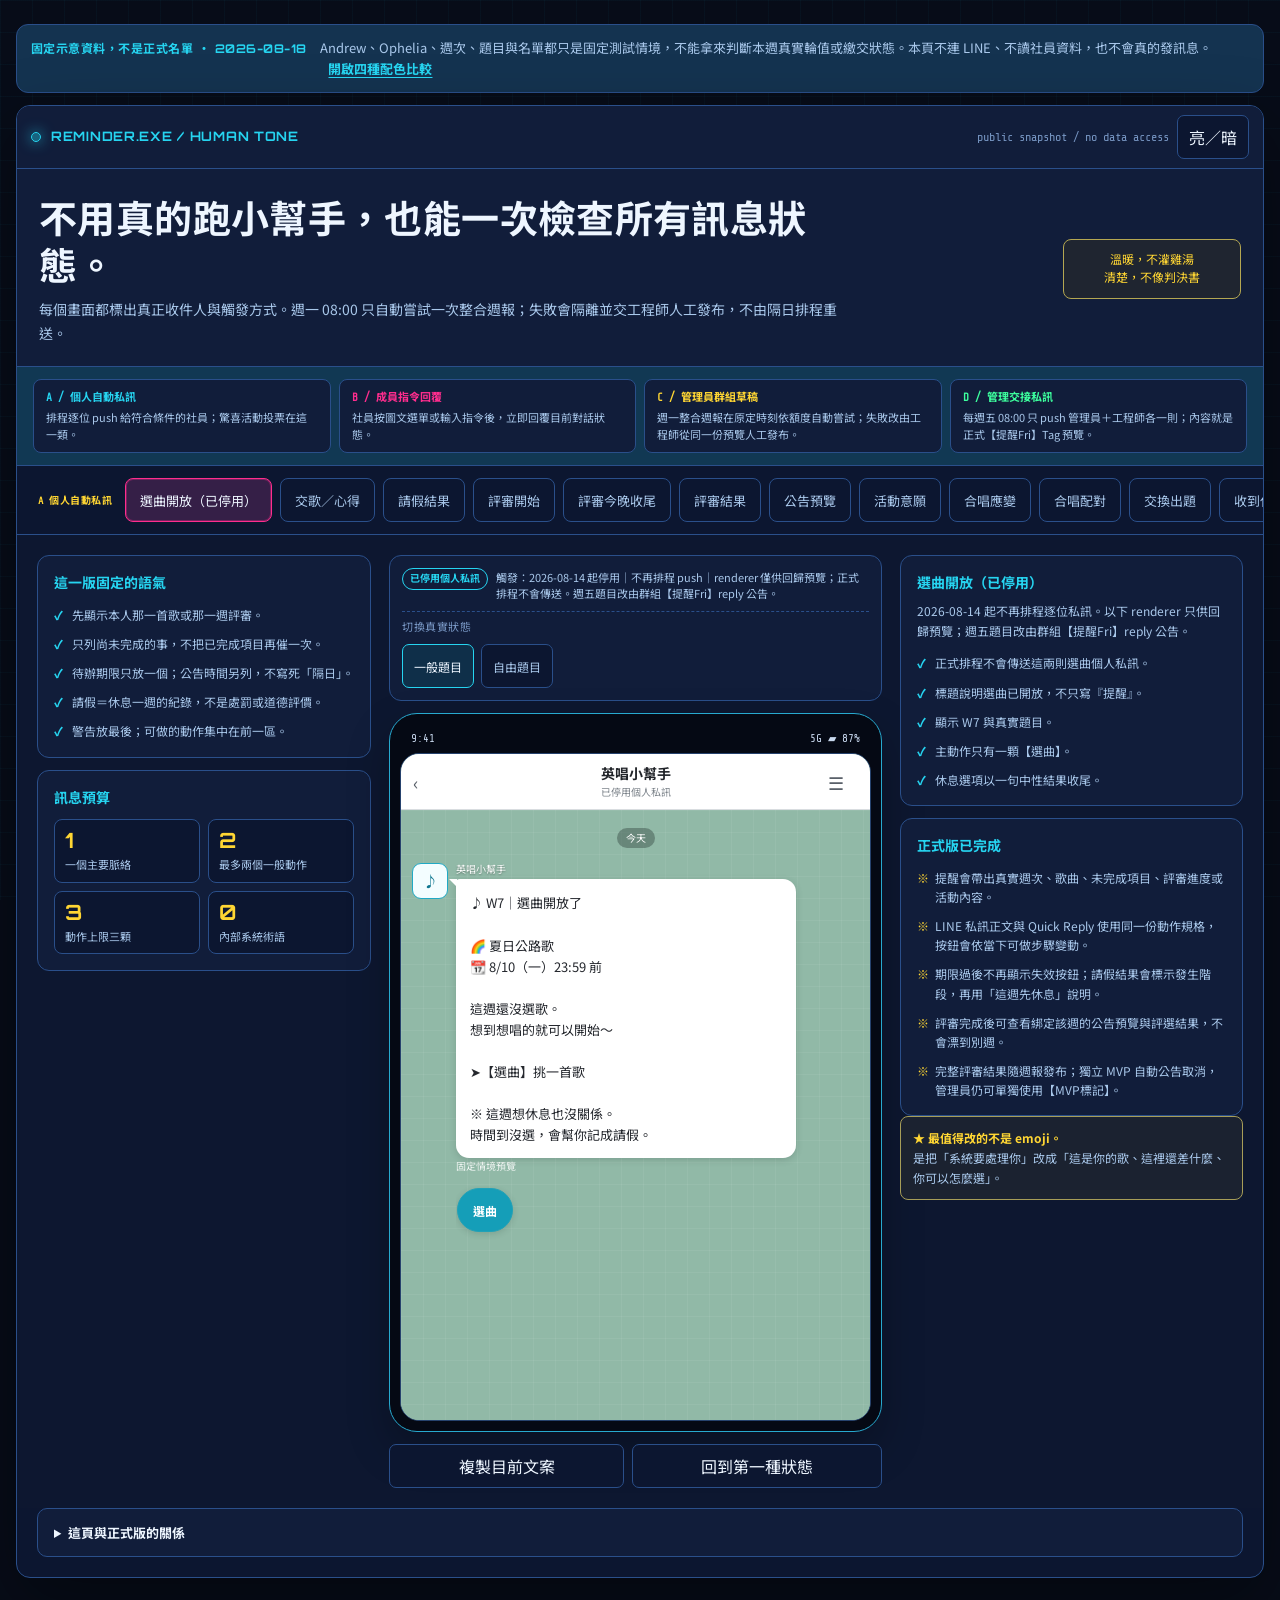
==== static/lab/reminders/index.html @ 0b762257 "docs(preview): 對齊正式季別名稱" ====
<!DOCTYPE html>
<!-- Public design snapshot of reminder, command-reply, admin-draft, and management-handoff surfaces, published 2026-08-14. -->
<html lang="zh-Hant">
<head>
  <meta charset="utf-8">
  <meta name="viewport" content="width=device-width, initial-scale=1">
  <meta name="color-scheme" content="dark light">
  <meta name="robots" content="noindex, nofollow">
  <meta name="description" content="英唱小幫手自動私訊、成員指令回覆、管理員群組草稿與週五發布交接的完整情境預覽。">
  <title>英唱小幫手｜訊息情境完整預覽</title>
  <link rel="icon" href="data:image/svg+xml,%3Csvg xmlns='http://www.w3.org/2000/svg' viewBox='0 0 64 64'%3E%3Crect width='64' height='64' rx='12' fill='%2310172b'/%3E%3Cpath d='M40 10v31.5a11 11 0 1 1-6-9.8V18l18-4v22.5a11 11 0 1 1-6-9.8V10z' fill='%2300f5d4'/%3E%3C/svg%3E">
  <link rel="preconnect" href="https://fonts.googleapis.com">
  <link rel="preconnect" href="https://fonts.gstatic.com" crossorigin>
  <link href="https://fonts.googleapis.com/css2?family=Noto+Sans+TC:wght@400;500;700;900&amp;family=Orbitron:wght@600;700&amp;family=Share+Tech+Mono&amp;display=swap" rel="stylesheet">
  <style>
    :root {
      color-scheme: dark;
      --bg-1: #070c18;
      --bg-2: #0d1730;
      --surface-1: #111d3a;
      --surface-2: #0c1630;
      --surface-3: #172847;
      --border-1: #2a4f8a;
      --fg-1: #eef6ff;
      --fg-2: #a9c8eb;
      --fg-3: #7897c4;
      --accent-cyan: #26d4f0;
      --accent-pink: #ff2d8e;
      --accent-gold: #ffd633;
      --status-pass: #3dff9e;
      --status-fail: #ff7189;
      --line-bg: #91b9a7;
      --line-header: #ffffff;
      --line-text: #24272d;
      --line-muted: #687078;
      --line-bubble: #ffffff;
      --line-chip: #ffffff;
      --font-body: "Noto Sans TC", sans-serif;
      --font-display: "Orbitron", "Noto Sans TC", sans-serif;
      --font-mono: "Share Tech Mono", "Noto Sans TC", monospace;
      --shadow: 0 24px 68px rgba(0, 0, 0, .36);
      --radius-control: 8px;
      --radius-card: 12px;
      --radius-window: 14px;
      --touch-min: 44px;
    }

    body.light {
      color-scheme: light;
      --bg-1: #ffd84a;
      --bg-2: #fff9ed;
      --surface-1: #ffffff;
      --surface-2: #fff6e8;
      --surface-3: #ffedcf;
      --border-1: #25272d;
      --fg-1: #33373d;
      --fg-2: #626970;
      --fg-3: #858b92;
      --accent-cyan: #108dbf;
      --accent-pink: #d72d70;
      --accent-gold: #a86f00;
      --status-pass: #167b44;
      --status-fail: #c23e57;
      --shadow: 0 24px 68px rgba(75, 47, 0, .19);
    }

    * { box-sizing: border-box; }

    html,
    body { min-width: 0; margin: 0; }

    body {
      min-height: 100vh;
      color: var(--fg-1);
      background: var(--bg-1);
      font-family: var(--font-body);
    }

    body::before {
      position: fixed;
      inset: 0;
      z-index: -1;
      background-image:
        linear-gradient(rgba(38, 212, 240, .035) 1px, transparent 1px),
        linear-gradient(90deg, rgba(38, 212, 240, .035) 1px, transparent 1px);
      background-size: 32px 32px;
      content: "";
      pointer-events: none;
    }

    button { font: inherit; cursor: pointer; }

    h1,
    h2,
    h3,
    p,
    pre { margin: 0; }

    .app {
      width: min(1280px, 100%);
      margin: 0 auto;
      padding: 24px 16px 44px;
    }

    .publication-notice {
      display: grid;
      grid-template-columns: auto minmax(0, 1fr);
      align-items: baseline;
      gap: 8px 14px;
      margin: 0 0 12px;
      padding: 12px 14px;
      border: 1px solid var(--border-1);
      border-radius: var(--radius-card);
      color: var(--fg-2);
      background: color-mix(in srgb, var(--surface-1) 88%, var(--accent-cyan) 12%);
      font-size: 13px;
      line-height: 1.65;
    }

    .publication-notice strong {
      color: var(--accent-cyan);
      font: 700 12px/1.4 var(--font-display);
      letter-spacing: .04em;
      white-space: nowrap;
    }

    .window {
      overflow: hidden;
      border: 1px solid var(--border-1);
      border-radius: var(--radius-window);
      background: var(--surface-2);
      box-shadow: var(--shadow);
    }

    .titlebar {
      display: flex;
      min-height: 50px;
      align-items: center;
      justify-content: space-between;
      gap: 16px;
      padding: 9px 14px;
      border-bottom: 1px solid var(--border-1);
      background: var(--surface-1);
    }

    .app-mark {
      display: flex;
      min-width: 0;
      align-items: center;
      gap: 10px;
      color: var(--accent-cyan);
      font: 700 13px/1 var(--font-display);
      letter-spacing: .055em;
    }

    .lamp {
      width: 10px;
      height: 10px;
      flex: 0 0 auto;
      border: 1px solid var(--accent-cyan);
      border-radius: 50%;
      background: color-mix(in srgb, var(--accent-cyan) 38%, transparent);
      box-shadow: 0 0 14px color-mix(in srgb, var(--accent-cyan) 76%, transparent);
    }

    .title-actions {
      display: flex;
      align-items: center;
      gap: 8px;
    }

    .mode-note {
      color: var(--fg-3);
      font: 12px/1 var(--font-mono);
      white-space: nowrap;
    }

    .utility {
      min-height: var(--touch-min);
      padding: 0 11px;
      border: 1px solid var(--border-1);
      border-radius: 7px;
      color: var(--fg-1);
      background: var(--surface-2);
    }

    .lab-link {
      display: inline-block;
      margin-left: 8px;
      color: var(--accent-cyan);
      font-weight: 700;
      text-underline-offset: 3px;
    }

    .intro {
      display: grid;
      grid-template-columns: minmax(0, 1fr) auto;
      gap: 22px;
      align-items: center;
      padding: 24px 22px 20px;
      border-bottom: 1px solid var(--border-1);
      background: var(--surface-1);
    }

    .intro h1 {
      max-width: 780px;
      font-size: clamp(24px, 4vw, 38px);
      line-height: 1.25;
      letter-spacing: .01em;
    }

    .intro p {
      max-width: 800px;
      margin-top: 9px;
      color: var(--fg-2);
      font-size: 14px;
      line-height: 1.75;
    }

    .design-stamp {
      min-width: 178px;
      padding: 11px 14px;
      border: 1px solid color-mix(in srgb, var(--accent-gold) 65%, var(--border-1));
      border-radius: 8px;
      color: var(--accent-gold);
      background: color-mix(in srgb, var(--accent-gold) 8%, var(--surface-2));
      font: 12px/1.5 var(--font-mono);
      text-align: center;
    }

    .screen-tabs {
      display: flex;
      align-items: center;
      gap: 8px;
      overflow-x: auto;
      padding: 12px 16px;
      border-bottom: 1px solid var(--border-1);
      background: var(--surface-2);
      scrollbar-width: thin;
    }

    .tab-group {
      flex: 0 0 auto;
      padding: 0 5px;
      color: var(--accent-gold);
      font: 700 10px/1.35 var(--font-mono);
      letter-spacing: .05em;
      text-transform: uppercase;
      white-space: nowrap;
    }

    .tab-group:not(:first-child) {
      margin-left: 10px;
      padding-left: 14px;
      border-left: 1px dashed var(--border-1);
    }

    .audience-map {
      display: grid;
      grid-template-columns: repeat(4, minmax(0, 1fr));
      gap: 8px;
      padding: 12px 16px;
      border-bottom: 1px solid var(--border-1);
      background: color-mix(in srgb, var(--surface-2) 82%, var(--accent-cyan) 18%);
    }

    .audience-card {
      min-width: 0;
      padding: 10px 12px;
      border: 1px solid var(--border-1);
      border-radius: 8px;
      background: var(--surface-1);
    }

    .audience-card strong {
      display: block;
      color: var(--accent-cyan);
      font: 700 11px/1.4 var(--font-mono);
    }

    .audience-card span {
      display: block;
      margin-top: 4px;
      color: var(--fg-2);
      font-size: 11px;
      line-height: 1.5;
    }

    .audience-card[data-audience="group_draft"] strong { color: var(--accent-gold); }
    .audience-card[data-audience="personal_reply"] strong { color: var(--accent-pink); }
    .audience-card[data-audience="management_push"] strong { color: var(--status-pass); }

    .screen-tab {
      min-height: var(--touch-min);
      flex: 0 0 auto;
      padding: 0 14px;
      border: 1px solid var(--border-1);
      border-radius: var(--radius-control);
      color: var(--fg-2);
      background: transparent;
      font-size: 13px;
      white-space: nowrap;
    }

    .screen-tab[aria-selected="true"] {
      border-color: var(--accent-pink);
      color: var(--fg-1);
      background: color-mix(in srgb, var(--accent-pink) 15%, var(--surface-1));
      box-shadow: inset 0 0 0 1px color-mix(in srgb, var(--accent-pink) 32%, transparent);
    }

    .workspace {
      display: grid;
      grid-template-columns: minmax(220px, .8fr) minmax(340px, 1.18fr) minmax(230px, .82fr);
      gap: 18px;
      align-items: start;
      padding: 20px;
      background: var(--bg-2);
    }

    .panel {
      padding: 16px;
      border: 1px solid var(--border-1);
      border-radius: var(--radius-card);
      background: var(--surface-1);
    }

    .panel + .panel { margin-top: 12px; }

    .panel h2 {
      color: var(--accent-cyan);
      font-size: 14px;
      line-height: 1.45;
    }

    .panel p {
      margin-top: 8px;
      color: var(--fg-2);
      font-size: 12px;
      line-height: 1.7;
    }

    .principles,
    .change-list,
    .implementation-list {
      display: grid;
      gap: 10px;
      margin: 12px 0 0;
      padding: 0;
      list-style: none;
    }

    .principles li,
    .change-list li,
    .implementation-list li {
      position: relative;
      padding-left: 18px;
      color: var(--fg-2);
      font-size: 12px;
      line-height: 1.6;
    }

    .principles li::before,
    .change-list li::before,
    .implementation-list li::before {
      position: absolute;
      left: 0;
      color: var(--accent-cyan);
      content: "✓";
      font-weight: 900;
    }

    .implementation-list li::before {
      color: var(--accent-gold);
      content: "※";
    }

    .metric-grid {
      display: grid;
      grid-template-columns: 1fr 1fr;
      gap: 8px;
      margin-top: 12px;
    }

    .metric {
      padding: 10px;
      border: 1px solid var(--border-1);
      border-radius: 8px;
      background: var(--surface-2);
    }

    .metric strong {
      display: block;
      color: var(--accent-gold);
      font: 700 21px/1 var(--font-display);
    }

    .metric span {
      display: block;
      margin-top: 6px;
      color: var(--fg-2);
      font-size: 11px;
      line-height: 1.35;
    }

    .preview-column { min-width: 0; }

    .scenario-bar {
      margin-bottom: 12px;
      padding: 12px;
      border: 1px solid var(--border-1);
      border-radius: var(--radius-card);
      background: var(--surface-1);
    }

    .scenario-label {
      display: block;
      color: var(--fg-3);
      font: 11px/1.3 var(--font-mono);
      letter-spacing: .05em;
    }

    .delivery-meta {
      display: flex;
      align-items: baseline;
      gap: 8px;
      margin-bottom: 9px;
      padding-bottom: 9px;
      border-bottom: 1px dashed var(--border-1);
    }

    .audience-badge {
      flex: 0 0 auto;
      padding: 4px 7px;
      border: 1px solid var(--accent-cyan);
      border-radius: 999px;
      color: var(--accent-cyan);
      font: 700 10px/1.2 var(--font-mono);
    }

    .audience-badge[data-audience="personal_reply"] {
      border-color: var(--accent-pink);
      color: var(--accent-pink);
    }

    .audience-badge[data-audience="group_draft"] {
      border-color: var(--accent-gold);
      color: var(--accent-gold);
    }

    .audience-badge[data-audience="management_push"] {
      border-color: var(--status-pass);
      color: var(--status-pass);
    }

    .trigger-meta {
      min-width: 0;
      color: var(--fg-2);
      font-size: 11px;
      line-height: 1.45;
    }

    .variant-buttons {
      display: flex;
      flex-wrap: wrap;
      gap: 7px;
      margin-top: 9px;
    }

    .variant-button {
      min-height: var(--touch-min);
      padding: 0 11px;
      border: 1px solid var(--border-1);
      border-radius: 7px;
      color: var(--fg-2);
      background: var(--surface-2);
      font-size: 12px;
    }

    .variant-button[aria-pressed="true"] {
      border-color: var(--accent-cyan);
      color: var(--fg-1);
      background: color-mix(in srgb, var(--accent-cyan) 13%, var(--surface-2));
    }

    .phone-shell {
      padding: 10px;
      border: 1px solid color-mix(in srgb, var(--accent-cyan) 68%, var(--border-1));
      border-radius: 28px;
      background: #050914;
      box-shadow: 0 18px 42px rgba(0, 0, 0, .27);
    }

    .phone-status {
      display: flex;
      min-height: 29px;
      align-items: center;
      justify-content: space-between;
      padding: 0 11px;
      color: #c9d9ef;
      font: 11px/1 var(--font-mono);
    }

    .phone {
      overflow: hidden;
      border: 1px solid #26426d;
      border-radius: 19px;
      background: var(--line-bg);
    }

    .line-header {
      display: grid;
      grid-template-columns: 30px minmax(0, 1fr) 30px;
      min-height: 56px;
      align-items: center;
      padding: 8px 12px;
      border-bottom: 1px solid #d9dde0;
      color: #22252a;
      background: var(--line-header);
    }

    .line-header span {
      color: #596069;
      font-size: 18px;
    }

    .line-header div { min-width: 0; text-align: center; }

    .line-header strong {
      display: block;
      overflow: hidden;
      font-size: 14px;
      line-height: 1.25;
      text-overflow: ellipsis;
      white-space: nowrap;
    }

    .line-header small {
      display: block;
      margin-top: 2px;
      color: #7c838a;
      font-size: 10px;
    }

    .chat {
      min-height: 610px;
      padding: 18px 11px 14px;
      background-color: var(--line-bg);
      background-image:
        linear-gradient(rgba(255, 255, 255, .055) 1px, transparent 1px),
        linear-gradient(90deg, rgba(255, 255, 255, .055) 1px, transparent 1px);
      background-size: 22px 22px;
    }

    .date-chip {
      width: fit-content;
      margin: 0 auto 15px;
      padding: 4px 9px;
      border-radius: 12px;
      color: #ffffff;
      background: rgba(50, 69, 63, .43);
      font-size: 10px;
      line-height: 1.2;
    }

    .message-row {
      display: grid;
      grid-template-columns: 36px minmax(0, 1fr);
      gap: 8px;
      align-items: start;
    }

    .bot-avatar {
      display: grid;
      width: 36px;
      height: 36px;
      place-items: center;
      border: 1px solid #20a9c5;
      border-radius: 9px;
      color: #0f7790;
      background: #f3fdff;
      font: 700 15px/1 var(--font-display);
    }

    .message-stack { min-width: 0; }

    .sender {
      margin-bottom: 4px;
      color: #ffffff;
      font-size: 10px;
      line-height: 1.2;
      text-shadow: 0 1px 2px rgba(0, 0, 0, .35);
    }

    .bubble {
      position: relative;
      width: min(100%, 340px);
      padding: 13px 14px;
      border-radius: 4px 13px 13px 13px;
      color: var(--line-text);
      background: var(--line-bubble);
      box-shadow: 0 2px 7px rgba(32, 51, 45, .18);
    }

    .bubble::before {
      position: absolute;
      top: 0;
      left: -7px;
      width: 0;
      height: 0;
      border-top: 8px solid var(--line-bubble);
      border-left: 8px solid transparent;
      content: "";
    }

    .message-copy {
      overflow-wrap: anywhere;
      color: var(--line-text);
      font: 400 13px/1.62 var(--font-body);
      white-space: pre-wrap;
    }

    .bubble[hidden],
    .flex-carousel[hidden] { display: none; }

    .flex-carousel {
      display: flex;
      width: 100%;
      gap: 8px;
      overflow-x: auto;
      padding: 0 2px 9px 0;
      scroll-padding-left: 1px;
      scroll-snap-type: x mandatory;
      scrollbar-width: thin;
    }

    .flex-card {
      display: flex;
      width: 238px;
      flex: 0 0 238px;
      flex-direction: column;
      overflow: hidden;
      border: 1px solid #303640;
      border-radius: 10px;
      color: #f7f8fa;
      background: #111318;
      box-shadow: 0 8px 20px rgba(4, 6, 10, .22);
      scroll-snap-align: start;
    }

    .flex-card__header {
      padding: 12px 13px 10px;
      border-bottom: 1px solid #303640;
      background: #191c23;
    }

    .flex-card__eyebrow {
      display: flex;
      align-items: flex-start;
      justify-content: space-between;
      gap: 8px;
      font-size: 10px;
      font-weight: 700;
      line-height: 1.35;
    }

    .flex-card__eyebrow strong { color: #8b80f9; }

    .flex-card__context {
      color: #b4bbc6;
      text-align: right;
    }

    .flex-card__title {
      margin-top: 6px;
      color: #f7f8fa;
      font-size: 19px;
      line-height: 1.25;
    }

    .flex-card__body {
      display: flex;
      flex: 1 1 auto;
      flex-direction: column;
      gap: 11px;
      padding: 12px 13px;
    }

    .flex-card__label {
      display: block;
      color: #7e8796;
      font-size: 10px;
      font-weight: 700;
      line-height: 1.35;
    }

    .flex-card__value {
      display: block;
      margin-top: 3px;
      color: #f7f8fa;
      font-size: 12px;
      line-height: 1.5;
      overflow-wrap: anywhere;
    }

    .flex-card__status {
      padding: 9px;
      border-radius: 8px;
      background: #191c23;
    }

    .flex-card__status-value {
      display: block;
      margin-top: 4px;
      color: #b4bbc6;
      font-size: 14px;
      font-weight: 700;
      line-height: 1.45;
    }

    .flex-card__status-value[data-tone="pending"] { color: #f0c66b; }
    .flex-card__status-value[data-tone="done"] { color: #52d5a1; }

    .flex-card__status-detail {
      display: block;
      margin-top: 4px;
      color: #b4bbc6;
      font-size: 10px;
      line-height: 1.4;
    }

    .flex-steps {
      display: grid;
      grid-template-columns: repeat(3, minmax(0, 1fr));
      gap: 6px;
      margin-top: 7px;
    }

    .flex-step {
      padding: 8px 4px;
      border-radius: 6px;
      color: #f7f8fa;
      background: #111318;
      text-align: center;
    }

    .flex-step strong {
      display: block;
      color: #b4bbc6;
      font-size: 15px;
      line-height: 1;
    }

    .flex-step span {
      display: block;
      margin-top: 6px;
      font-size: 10px;
      font-weight: 700;
      line-height: 1.35;
    }

    .flex-card__footer {
      padding: 8px;
      border-top: 1px solid #303640;
      background: #15181d;
    }

    .flex-card__button {
      width: 100%;
      min-height: 44px;
      padding: 8px 10px;
      border: 0;
      border-radius: 7px;
      color: #ffffff;
      background: #6f63e8;
      font-size: 13px;
      font-weight: 700;
    }

    /* 只有本週進度使用同色系的深靛紫狀態層；其他已完成／只讀卡不跟著灰化。 */
    .flex-card[data-role="progress"] {
      border-color: #4a426d;
      background: #171526;
    }

    .flex-card[data-role="progress"] .flex-card__header {
      border-color: #4a426d;
      background: #211d35;
    }

    .flex-card[data-role="progress"] .flex-card__eyebrow strong { color: #b5acff; }
    .flex-card[data-role="progress"] .flex-card__body { background: #171526; }
    .flex-card[data-role="progress"] .flex-card__status { background: #25203d; }
    .flex-card[data-role="progress"] .flex-step { background: #13111f; }

    .flex-card[data-role="progress"] .flex-card__footer {
      border-color: #4a426d;
      background: #1b192c;
    }

    .flex-card[data-role="progress"] .flex-card__button { background: #554c92; }

    .message-time {
      margin-top: 4px;
      color: rgba(255, 255, 255, .87);
      font: 10px/1 var(--font-mono);
    }

    .quick-replies {
      display: flex;
      gap: 7px;
      overflow-x: auto;
      margin: 14px 0 0 44px;
      padding: 2px 1px 8px;
      scrollbar-width: thin;
    }

    .quick-reply {
      min-height: var(--touch-min);
      flex: 0 0 auto;
      padding: 0 15px;
      border: 1px solid #22a1b7;
      border-radius: 22px;
      color: #08758b;
      background: var(--line-chip);
      box-shadow: 0 2px 6px rgba(32, 51, 45, .16);
      font-size: 12px;
      font-weight: 700;
    }

    .quick-reply:first-child {
      color: #ffffff;
      background: #159eb8;
    }

    .tap-result {
      min-height: 19px;
      margin: 6px 0 0 45px;
      color: #ffffff;
      font-size: 10px;
      line-height: 1.4;
      text-shadow: 0 1px 2px rgba(0, 0, 0, .35);
    }

    .preview-actions {
      display: flex;
      gap: 8px;
      margin-top: 12px;
    }

    .preview-actions .utility { flex: 1 1 auto; }

    .screen-callout {
      padding: 11px 12px;
      border: 1px solid color-mix(in srgb, var(--accent-gold) 58%, var(--border-1));
      border-radius: 8px;
      color: var(--fg-2);
      background: color-mix(in srgb, var(--accent-gold) 6%, var(--surface-2));
      font-size: 12px;
      line-height: 1.65;
    }

    .screen-callout strong { color: var(--accent-gold); }

    .source-note {
      margin: 0 20px 20px;
      padding: 14px 16px;
      border: 1px solid var(--border-1);
      border-radius: 10px;
      background: var(--surface-1);
    }

    .source-note summary {
      color: var(--fg-1);
      cursor: pointer;
      font-size: 13px;
      font-weight: 700;
    }

    .source-note p {
      max-width: 980px;
      margin-top: 10px;
      color: var(--fg-2);
      font-size: 12px;
      line-height: 1.72;
    }

    .source-note code {
      color: var(--accent-cyan);
      font-family: var(--font-mono);
    }

    @media (max-width: 980px) {
      .workspace { grid-template-columns: minmax(220px, .8fr) minmax(340px, 1.2fr); }
      .right-rail { grid-column: 1 / -1; }
      .right-rail .panel {
        display: inline-block;
        width: calc(50% - 8px);
        vertical-align: top;
      }
      .right-rail .panel + .panel { margin: 0 0 0 12px; }
    }

    @media (max-width: 720px) {
      .app { padding: 0 0 24px; }
      .publication-notice {
        grid-template-columns: minmax(0, 1fr);
        gap: 4px;
        margin: 12px 14px;
      }
      .audience-map { grid-template-columns: 1fr; }
      .window { border-right: 0; border-left: 0; border-radius: 0; }
      .intro { grid-template-columns: 1fr; padding: 19px 16px; }
      .design-stamp { justify-self: start; }
      .workspace { grid-template-columns: minmax(0, 1fr); padding: 14px; }
      .preview-column { order: -1; }
      .chat { min-height: 560px; }
      .right-rail .panel { display: block; width: auto; }
      .right-rail .panel + .panel { margin: 12px 0 0; }
      .source-note { margin: 0 14px 14px; }
      .mode-note { display: none; }
    }

    @media (max-width: 390px) {
      .screen-tabs { padding-right: 12px; padding-left: 12px; }
      .workspace { padding-right: 10px; padding-left: 10px; }
      .phone-shell { padding: 7px; border-radius: 22px; }
      .phone { border-radius: 15px; }
      .chat { padding-right: 8px; padding-left: 8px; }
      .message-row { grid-template-columns: 32px minmax(0, 1fr); gap: 6px; }
      .bot-avatar { width: 32px; height: 32px; }
      .quick-replies { margin-left: 38px; }
      .tap-result { margin-left: 39px; }
    }

    @media (max-width: 330px) {
      .message-row { grid-template-columns: minmax(0, 1fr); }
      .bot-avatar { display: none; }
      .quick-replies,
      .tap-result { margin-left: 0; }
    }
  </style>
</head>
<body>
  <main class="app">
    <aside class="publication-notice" role="note" aria-label="發布版本說明">
      <strong>固定示意資料，不是正式名單 · 2026-08-18</strong>
      <span>Andrew、Ophelia、週次、題目與名單都只是固定測試情境，不能拿來判斷本週真實輪值或繳交狀態。本頁不連 LINE、不讀社員資料，也不會真的發訊息。<a class="lab-link" href="../carousel-themes/">開啟四種配色比較</a></span>
    </aside>

    <section class="window" aria-labelledby="page-title">
      <header class="titlebar">
        <div class="app-mark"><span class="lamp" aria-hidden="true"></span>REMINDER.EXE / HUMAN TONE</div>
        <div class="title-actions">
          <span class="mode-note">public snapshot / no data access</span>
          <button class="utility" type="button" data-action="theme">亮／暗</button>
        </div>
      </header>

      <section class="intro">
        <div>
          <h1 id="page-title">不用真的跑小幫手，也能一次檢查所有訊息狀態。</h1>
          <p>每個畫面都標出真正收件人與觸發方式。週一 08:00 只自動嘗試一次整合週報；失敗會隔離並交工程師人工發布，不由隔日排程重送。</p>
        </div>
        <div class="design-stamp">溫暖，不灌雞湯<br>清楚，不像判決書</div>
      </section>

      <section class="audience-map" aria-label="四種訊息表面說明">
        <div class="audience-card" data-audience="personal">
          <strong>A / 個人自動私訊</strong>
          <span>排程逐位 push 給符合條件的社員；驚喜活動投票在這一類。</span>
        </div>
        <div class="audience-card" data-audience="personal_reply">
          <strong>B / 成員指令回覆</strong>
          <span>社員按圖文選單或輸入指令後，立即回覆目前對話狀態。</span>
        </div>
        <div class="audience-card" data-audience="group_draft">
          <strong>C / 管理員群組草稿</strong>
          <span>週一整合週報在原定時刻依額度自動嘗試；失敗改由工程師從同一份預覽人工發布。</span>
        </div>
        <div class="audience-card" data-audience="management_push">
          <strong>D / 管理交接私訊</strong>
          <span>每週五 08:00 只 push 管理員＋工程師各一則；內容就是正式【提醒Fri】Tag 預覽。</span>
        </div>
      </section>

      <nav class="screen-tabs" aria-label="訊息情境種類">
        <span class="tab-group">A 個人自動私訊</span>
        <button class="screen-tab" type="button" data-screen="pick" aria-selected="true">選曲開放（已停用）</button>
        <button class="screen-tab" type="button" data-screen="submit" aria-selected="false">交歌／心得</button>
        <button class="screen-tab" type="button" data-screen="leave" aria-selected="false">請假結果</button>
        <button class="screen-tab" type="button" data-screen="judgeStart" aria-selected="false">評審開始</button>
        <button class="screen-tab" type="button" data-screen="judge" aria-selected="false">評審今晚收尾</button>
        <button class="screen-tab" type="button" data-screen="judgeResult" aria-selected="false">評審結果</button>
        <button class="screen-tab" type="button" data-screen="announcementPreview" aria-selected="false">公告預覽</button>
        <button class="screen-tab" type="button" data-screen="activityVote" aria-selected="false">活動意願</button>
        <button class="screen-tab" type="button" data-screen="duet" aria-selected="false">合唱應變</button>
        <button class="screen-tab" type="button" data-screen="duetAssignment" aria-selected="false">合唱配對</button>
        <button class="screen-tab" type="button" data-screen="activityWish" aria-selected="false">交換出題</button>
        <button class="screen-tab" type="button" data-screen="assignment" aria-selected="false">收到任務</button>
        <button class="screen-tab" type="button" data-screen="activityJudge" aria-selected="false">活動評選</button>
        <span class="tab-group">B 成員指令回覆</span>
        <button class="screen-tab" type="button" data-screen="taskCarousel" aria-selected="false">任務卡片</button>
        <button class="screen-tab" type="button" data-screen="judgeDutyCarousel" aria-selected="false">輪值卡片</button>
        <button class="screen-tab" type="button" data-screen="myStatusCarousel" aria-selected="false">我的狀態卡</button>
        <button class="screen-tab" type="button" data-screen="activityVoteCarousel" aria-selected="false">活動投票卡</button>
        <button class="screen-tab" type="button" data-screen="seasonScheduleCarousel" aria-selected="false">季程卡片</button>
        <button class="screen-tab" type="button" data-screen="seasonTopicsCarousel" aria-selected="false">本季題目卡</button>
        <button class="screen-tab" type="button" data-screen="mySongsCarousel" aria-selected="false">我的選曲卡</button>
        <button class="screen-tab" type="button" data-screen="memberSeasonCarousel" aria-selected="false">成員週狀態卡</button>
        <button class="screen-tab" type="button" data-screen="dailyPick" aria-selected="false">選曲對話</button>
        <button class="screen-tab" type="button" data-screen="dailySubmit" aria-selected="false">交歌對話</button>
        <button class="screen-tab" type="button" data-screen="dailyReflection" aria-selected="false">心得對話</button>
        <span class="tab-group">C 管理員群組草稿</span>
        <button class="screen-tab" type="button" data-screen="groupDrafts" aria-selected="false">例行群組稿</button>
        <button class="screen-tab" type="button" data-screen="groupActivity" aria-selected="false">活動階段稿</button>
        <span class="tab-group">D 管理交接私訊</span>
        <button class="screen-tab" type="button" data-screen="fridayHandoff" aria-selected="false">週五發布交接</button>
      </nav>

      <section class="workspace">
        <aside class="left-rail">
          <section class="panel">
            <h2>這一版固定的語氣</h2>
            <ul class="principles">
              <li>先顯示本人那一首歌或那一週評審。</li>
              <li>只列尚未完成的事，不把已完成項目再催一次。</li>
              <li>待辦期限只放一個；公告時間另列，不寫死「隔日」。</li>
              <li>請假＝休息一週的紀錄，不是處罰或道德評價。</li>
              <li>警告放最後；可做的動作集中在前一區。</li>
            </ul>
          </section>

          <section class="panel">
            <h2>訊息預算</h2>
            <div class="metric-grid">
              <div class="metric"><strong>1</strong><span>一個主要脈絡</span></div>
              <div class="metric"><strong>2</strong><span>最多兩個一般動作</span></div>
              <div class="metric"><strong>3</strong><span>動作上限三顆</span></div>
              <div class="metric"><strong>0</strong><span>內部系統術語</span></div>
            </div>
          </section>
        </aside>

        <section class="preview-column" aria-label="LINE 訊息預覽">
          <div class="scenario-bar">
            <div class="delivery-meta">
              <span class="audience-badge" id="audience-badge" data-audience="personal">已停用個人私訊</span>
              <span class="trigger-meta" id="trigger-meta">2026-08-14 起停用；正式排程不會傳送</span>
            </div>
            <span class="scenario-label">切換真實狀態</span>
            <div class="variant-buttons" id="variant-buttons"></div>
          </div>

          <div class="phone-shell">
            <div class="phone-status"><span>9:41</span><span>5G ▰ 87%</span></div>
            <section class="phone">
              <header class="line-header">
                <span aria-hidden="true">‹</span>
                <div><strong id="surface-title">英唱小幫手</strong><small id="surface-subtitle">已停用個人私訊</small></div>
                <span aria-hidden="true">☰</span>
              </header>
              <div class="chat">
                <div class="date-chip">今天</div>
                <div class="message-row">
                  <div class="bot-avatar" aria-hidden="true">♪</div>
                  <div class="message-stack">
                    <div class="sender">英唱小幫手</div>
                    <div class="bubble" id="text-bubble"><pre class="message-copy" id="message-copy"></pre></div>
                    <div class="flex-carousel" id="flex-carousel" aria-label="可左右滑動的任務卡片" hidden></div>
                    <div class="message-time">固定情境預覽</div>
                  </div>
                </div>
                <div class="quick-replies" id="quick-replies" aria-label="下一步快捷按鈕"></div>
                <div class="tap-result" id="tap-result" aria-live="polite"></div>
              </div>
            </section>
          </div>

          <div class="preview-actions">
            <button class="utility" type="button" data-action="copy">複製目前文案</button>
            <button class="utility" type="button" data-action="reset">回到第一種狀態</button>
          </div>
        </section>

        <aside class="right-rail">
          <section class="panel">
            <h2 id="screen-title">週日交歌提醒</h2>
            <p id="screen-note"></p>
            <ul class="change-list" id="change-list"></ul>
          </section>

          <section class="panel">
            <h2>正式版已完成</h2>
            <ul class="implementation-list">
              <li>提醒會帶出真實週次、歌曲、未完成項目、評審進度或活動內容。</li>
              <li>LINE 私訊正文與 Quick Reply 使用同一份動作規格，按鈕會依當下可做步驟變動。</li>
              <li>期限過後不再顯示失效按鈕；請假結果會標示發生階段，再用「這週先休息」說明。</li>
              <li>評審完成後可查看綁定該週的公告預覽與評選結果，不會漂到別週。</li>
              <li>完整評審結果隨週報發布；獨立 MVP 自動公告取消，管理員仍可單獨使用【MVP標記】。</li>
            </ul>
          </section>

          <div class="screen-callout">
            <strong>★ 最值得改的不是 emoji。</strong><br>
            是把「系統要處理你」改成「這是你的歌、這裡還差什麼、你可以怎麼選」。
          </div>
        </aside>
      </section>

      <details class="source-note">
        <summary>這頁與正式版的關係</summary>
        <p>這是 2026-08-18 版本的設計預覽，用固定範例一次展示所有提醒情境；正式提醒文案變更時會同步受影響的範例。正式 LINE 訊息仍以當下資料產生，可能因週次、歌曲、期限、任務進度與可用動作不同而省略或替換內容；本頁不是第二份資料來源。</p>
      </details>
    </section>
  </main>

  <script>
    const exampleSong = "Die With A Smile - Lady Gaga & Bruno Mars";
    const announcementBody = "★ W5 MVP 公告 🤖\n\n🌈 抒情歌\n\n🎧 評審：Ophelia\n\n恭喜 Mina、Ivy 獲選本週 MVP 🎉\n\n🎖️ MVP 1：Mina｜Blue Moon - Aira\n⭐ 情緒層次很完整，讓人想重聽。\n\n🎖️ MVP 2：Ivy｜Nocturne - Mella\n⭐ 副歌很有感染力。\n\n感謝大家的參與 ♪ ✨";
    const integratedWeeklyDigestBody = [
      "@All",
      "",
      "各位早安",
      "W8 週報來囉～",
      "",
      "本篇重點：",
      "W6｜評審＋MVP　新鮮出爐",
      "W8｜本週題目　快來嘗鮮",
      "W9/W10｜交換歌曲　週一出題",
      "W7｜上週結算　check 一下",
      "",
      "──────────",
      "W6｜評審＋MVP",
      "──────────",
      "",
      "🌈 Songs with interesting MV",
      "",
      "🎧 評審：Linda",
      "✓ 通過 8 件 (4 人請假)",
      "",
      "恭喜 Olivia、Mina",
      "獲選本週 MVP 🎉",
      "",
      "🎖️ MVP 1｜Olivia",
      "Neon Lights — Artist A",
      "",
      "⭐ 評審講評",
      "MV 的敘事和歌曲情緒互相加分，完整度很高。",
      "",
      "🎖️ MVP 2｜Mina",
      "Midnight Film — Artist B",
      "",
      "⭐ 評審講評",
      "畫面概念鮮明，歌曲與影像的反差很有記憶點。",
      "",
      "📝 評審感言／遺珠",
      "八件作品都通過；這次以 MV 概念、歌曲貼合度與整體完成度選出兩位。",
      "",
      "感謝大家的參與 ♪ ✨",
      "",
      "──────────",
      "W8｜本週題目　8/17-8/23",
      "──────────",
      "",
      "🌈 自由題目",
      "",
      "──────────",
      "🎶 選曲現況",
      "──────────",
      "",
      "✅ 已選曲（4 人）",
      "",
      "Irene",
      "Trouble Is A Friend — Bad day",
      "",
      "Ophelia",
      "How Does A Moment Last Forever — Celine Dion",
      "",
      "Claire",
      "On Melancholy Hill — Gorillaz",
      "",
      "Mina",
      "Make you feel my love — Adele",
      "",
      "📥 未選曲（8 人）",
      "@Andrew、@Lei、@Vania",
      "@Olivia、@Grace、@Linda",
      "@Holly、@Rhea",
      "想選曲的話，把握機會～",
      "",
      "📆 選曲｜8/17（一）23:59 截止",
      "",
      "──────────",
      "W9/W10｜交換歌曲準備",
      "──────────",
      "",
      "♬ 參加交換的人",
      "請交 2 首歌曲＋推薦原因",
      "",
      "共 6 人參加",
      "✓ 已完成 2 人",
      "○ 尚未完成 4 人",
      "",
      "📆 交換出題｜8/24（一）23:59",
      "W9 週二 08:00 公布配對結果並私訊任務",
      "",
      "──────────",
      "W7｜上週結算",
      "──────────",
      "",
      "🏖️ 請假｜選曲（6 人）",
      "Andrew、Lei、Vania",
      "Olivia、Claire、Rhea",
      "",
      "🏖️ 請假｜心得（1 人）",
      "Irene"
    ].join("\n");
    const reviewPacketSummary = "符合評選條件的 6 件作品：\n1　Mina｜Blue Moon - Aira\n2　Ivy｜Nocturne - Mella\n3　Cara｜Gravity - Sara Bareilles\n4　Lena｜Easy On Me - Adele\n5　Vania｜All I Ask - Adele\n6　Eloise｜The Scientist - Coldplay";

    function messageAction(label, payload, route) {
      return { type: "message", label: label, payload: payload, route: route || "" };
    }

    function uriAction(label, uri) {
      return { type: "uri", label: label, uri: uri };
    }

    function escapeHtml(value) {
      return String(value == null ? "" : value).replace(/[&<>"']/g, function (character) {
        return ({ "&": "&amp;", "<": "&lt;", ">": "&gt;", '"': "&quot;", "'": "&#39;" })[character];
      });
    }

    const screens = {
      submit: {
        title: "週日交歌提醒",
        note: "提醒本人今晚還欠什麼。歌名先建立脈絡，狀態列只催缺件；休息選項放最後，不搶走主要動作。",
        changes: [
          "把本人選的歌補回來。",
          "兩項都缺才同時顯示兩顆膠囊。",
          "未完成用 ○、完成用 ✓，不用紅叉施壓。",
          "把『少一個就視為請假』改成中性結果。"
        ],
        variants: {
          both: {
            label: "兩項都缺",
            message: "♪ W6｜今晚完成這首\n\n🔰 " + exampleSong + "\n📆 今天 8/9（日）23:59 前\n\n○ 交歌　尚未完成\n○ 心得　尚未完成\n\n➤【交歌】貼作品連結\n➤【心得】寫有感歌詞\n\n※ 今晚來不及也沒關係～\n時間到會記為請假，這首不送評審；\n下週想唱再回來就好。",
            actions: [messageAction("交歌", "交歌"), messageAction("心得", "心得")]
          },
          link: {
            label: "只缺交歌",
            message: "♪ W6｜今晚還差交歌\n\n🔰 " + exampleSong + "\n📆 今天 8/9（日）23:59 前\n\n○ 交歌　尚未完成\n✓ 心得　已完成\n\n➤【交歌】貼作品連結\n\n※ 今晚來不及也沒關係～\n時間到會記為請假，這首不送評審；\n下週想唱再回來就好。",
            actions: [messageAction("交歌", "交歌")]
          },
          reflection: {
            label: "只缺心得",
            message: "♪ W6｜今晚還差心得\n\n🔰 " + exampleSong + "\n📆 今天 8/9（日）23:59 前\n\n✓ 交歌　已完成\n○ 心得　尚未完成\n\n➤【心得】寫有感歌詞\n\n※ 今晚來不及也沒關係～\n時間到會記為請假，這首不送評審；\n下週想唱再回來就好。",
            actions: [messageAction("心得", "心得")]
          }
        }
      },
      leave: {
        title: "請假結果通知",
        note: "期限已過後，不再出現 ✕ 或補交暗示。通知先標示請假發生階段，再說明哪一首、缺什麼、系統怎麼記錄，然後自然帶往下一週。",
        changes: [
          "標題明確區分請假（選曲）、請假（交歌）與請假（心得）。",
          "第二行保留『這週先休息』的溫和語氣。",
          "逐項列出本次未完成內容。",
          "明講不用補交，也不用有壓力。",
          "下一步不再導向已鎖定的交歌流程。"
        ],
        variants: {
          both: {
            label: "兩項都沒完成",
            message: "🏖️ W6｜請假（交歌）\n這週先休息\n\n📆 8/3（一）–8/9（日）\n\n🔰 " + exampleSong + "\n\n這次沒有完成的是：\n🔗 作品連結\n💚 心得（有感歌詞）\n\n這週已幫你記成請假，\n這首不會送進 W6 評審。\n\n這只是休息一週的紀錄，\n不用補交，也不用有壓力。\n下週想唱再回來就好～\n\n➤【看看下週】想唱再選\n➤【查請假】看本季紀錄",
            actions: [messageAction("看看下週", "選曲"), messageAction("查請假", "查請假")]
          },
          link: {
            label: "缺作品連結",
            message: "🏖️ W6｜請假（交歌）\n這週先休息\n\n📆 8/3（一）–8/9（日）\n\n🔰 " + exampleSong + "\n\n這次沒有完成的是：\n🔗 作品連結\n\n這週已幫你記成請假，\n這首不會送進 W6 評審。\n\n這只是休息一週的紀錄，\n不用補交，也不用有壓力。\n下週想唱再回來就好～\n\n➤【看看下週】想唱再選\n➤【查請假】看本季紀錄",
            actions: [messageAction("看看下週", "選曲"), messageAction("查請假", "查請假")]
          },
          reflection: {
            label: "缺心得",
            message: "🏖️ W6｜請假（心得）\n這週先休息\n\n📆 8/3（一）–8/9（日）\n\n🔰 " + exampleSong + "\n\n這次沒有完成的是：\n💚 心得（有感歌詞）\n\n這週已幫你記成請假，\n這首不會送進 W6 評審。\n\n這只是休息一週的紀錄，\n不用補交，也不用有壓力。\n下週想唱再回來就好～\n\n➤【看看下週】想唱再選\n➤【查請假】看本季紀錄",
            actions: [messageAction("看看下週", "選曲"), messageAction("查請假", "查請假")]
          }
        }
      },
      judge: {
        title: "評審今晚收尾",
        note: "不再寫『沒有結果會排入管理員草稿』這種內部話。除了作品數與真實進度，也依有沒有存過草稿說清楚期限結果；公告時程由系統計算，不寫死隔日。",
        changes: [
          "以 W5 與題目固定評審脈絡。",
          "補上候選件數或草稿進度。",
          "主膠囊隨 task 階段切換。",
          "依有沒有存過草稿分流期限結果。",
          "公告時間是下游安排，不混成第二個待辦期限。"
        ],
        variants: {
          new: {
            label: "還沒開始",
            message: "🎧 W5｜今晚完成評選\n\n🌈 抒情歌\n📆 今天 8/9（日）23:59 前\n\n這次有 6 件作品。\n目前：還沒開始評選\n\n➤【開始評選】接著完成\n➤【評審入口】重看作品\n\n📣 完成後的群組公告\n送出評選後不會立刻發群組。\n完整結果會隨下一份週報公布；\n完成後可以先看公告預覽。\n\n※ 目前沒有評選草稿\n期限到會記一週請假，W5 MVP 從缺",
            actions: [messageAction("開始評選", "我輪值"), messageAction("評審入口", "評審入口")]
          },
          active: {
            label: "評選做到一半",
            message: "🎧 W5｜今晚完成評選\n\n🌈 抒情歌\n📆 今天 8/9（日）23:59 前\n\n目前進度：\n合格 4・不合格 1・MVP 1/2\n\n➤【繼續評選】接著完成\n➤【評審入口】重看作品\n\n📣 完成後的群組公告\n送出評選後不會立刻發群組。\n完整結果會隨下一份週報公布；\n完成後可以先看公告預覽。\n\n※ 尚未正式送出\n期限到會依目前內容自動送出，算評選完成",
            actions: [messageAction("繼續評選", "我輪值"), messageAction("評審入口", "評審入口")]
          },
          ready: {
            label: "只差送出",
            message: "🎧 W5｜今晚完成評選\n\n🌈 抒情歌\n📆 今天 8/9（日）23:59 前\n\n✓ 判定已完成\n✓ MVP 已選 2/2\n目前只差確認送出。\n\n➤【確認送出】完成 W5 評選\n➤【評審入口】重看作品\n\n📣 完成後的群組公告\n送出評選後不會立刻發群組。\n完整結果會隨下一份週報公布；\n完成後可以先看公告預覽。\n\n※ 尚未正式送出\n期限到會依目前內容自動送出，算評選完成",
            actions: [messageAction("確認送出", "確認送出"), messageAction("評審入口", "評審入口")]
          }
        }
      }
    };

    screens.leave.variants.noPick = {
      label: "沒有選曲",
      message: "🏖️ W7｜請假（選曲）\n這週先休息\n\n📆 8/10（一）–8/16（日）\n\n這次沒有完成的是：\n♪ 選曲\n\n這週已幫你記成請假，\n這週不用再交歌。\n\n這只是休息一週的紀錄，\n不用補交，也不用有壓力。\n下週想唱再回來就好～\n\n➤【看看下週】想唱再選\n➤【查請假】看本季紀錄",
      actions: [messageAction("看看下週", "預先選曲"), messageAction("查請假", "查請假")]
    };

    Object.assign(screens, {
      pick: {
        title: "選曲開放（已停用）",
        note: "2026-08-14 起不再排程逐位私訊。以下 renderer 只供回歸預覽；週五題目改由群組【提醒Fri】reply 公告。",
        changes: [
          "正式排程不會傳送這兩則選曲個人私訊。",
          "標題說明選曲已開放，不只寫『提醒』。",
          "顯示 W7 與真實題目。",
          "主動作只有一顆【選曲】。",
          "休息選項以一句中性結果收尾。"
        ],
        variants: {
          normal: {
            label: "一般題目",
            message: "♪ W7｜選曲開放了\n\n🌈 夏日公路歌\n📆 8/10（一）23:59 前\n\n這週還沒選歌。\n想到想唱的就可以開始～\n\n➤【選曲】挑一首歌\n\n※ 這週想休息也沒關係。\n時間到沒選，會幫你記成請假。",
            actions: [messageAction("選曲", "選曲")]
          },
          free: {
            label: "自由題目",
            message: "♪ W7｜選曲開放了\n\n🌈 自由題目\n📆 8/10（一）23:59 前\n\n這週想唱什麼都可以。\n想到歌就直接開始～\n\n➤【選曲】挑一首歌\n\n※ 這週想休息也沒關係。\n時間到沒選，會幫你記成請假。",
            actions: [messageAction("選曲", "選曲")]
          }
        }
      },
      judgeStart: {
        title: "評審開始",
        note: "評審資料包保留作品內容，並遵守現行固定導引順序：先【我輪值】、再【評審入口】。預覽直接列真實候選摘要，不留下製作註記。",
        changes: [
          "先說 W5、題目與 6 件作品。",
          "不把工作台或 task 名稱丟給評審。",
          "【我輪值】先評選與送出，【評審入口】再重看作品統整。",
          "一週前的開始通知不需要先講請假。",
          "先預告完成後可看公告，以及系統算出的發布時間。"
        ],
        variants: {
          packet: {
            label: "6 件作品",
            message: "🎧 W5｜評審開始\n\n🌈 抒情歌\n📆 8/9（日）23:59 前\n\n➤【我輪值】評選與送出\n➤【評審入口】重看作品統整\n\n" + reviewPacketSummary + "\n\n可以先聽作品，再慢慢完成判定與 MVP。\n\n📣 完成後的群組公告\n送出評選後不會立刻發群組。\n完整結果會隨下一份週報公布；\n完成後可以先看公告預覽。",
            actions: [messageAction("我輪值", "我輪值"), messageAction("評審入口", "評審入口")]
          }
        }
      },
      judgeResult: {
        title: "評審結果",
        note: "系統已改變正式狀態時，一定要對稱告知本人。完成結果同時交代確切公告窗口、唯讀預覽與鎖定後的修改方式；逾期則不留下假入口。",
        changes: [
          "自動轉正不再說『寫入資料庫』。",
          "明講有沒有記請假。",
          "逾期結果補上目前缺少的本人通知。",
          "結果通知不再顯示過期編輯動作。",
          "錯字／補充直接發群組；更換 MVP 才找群主或工程師。"
        ],
        variants: {
          auto: {
            label: "草稿自動完成",
            message: "✓ W5｜評選已完成\n\n你先前存下的評選內容，\n已在期限到時轉為正式結果。\n\n🎖️ MVP：Mina、Ivy\n🏖️ 這次沒有記請假\n\n不用再補送或重做。\n下次記得按「確認送出」就好～\n\n📣 群組公告\n這裡不會立刻發群組。\n預計 8/11（二）08:00 隨週報公布。\n可以先看群組會收到的內容。\n\n※ 評選送出後已鎖定\n錯字或想補充講評：直接在群組補充。\n要更換 MVP 人選：請聯絡群主或工程師協助。\n\n➤【公告預覽】先看公告\n➤【評選結果】查看結果",
            actions: [messageAction("公告預覽", "公告預覽 2026 Season 3 W5", "announcementPreview"), messageAction("評選結果", "評選結果 2026 Season 3 W5", "judgeResult")]
          },
          missed: {
            label: "評審未完成",
            message: "🏖️ W5｜請假（評審任務）\n這次評審先休息\n\n🌈 抒情歌\n\n期限內沒有收到正式評選結果，\nW5 MVP 會從缺。\n\n這週已幫你記成請假。\n這只是休息一週的紀錄，\n不用補件，也不用另外說明。\n\n➤【查請假】看本季紀錄",
            actions: [messageAction("查請假", "查請假")]
          }
        }
      },
      announcementPreview: {
        title: "群組公告預覽",
        note: "評審點結果通知的【公告預覽】後，只讀取原本那一週的正式公告正文。它不會發群、不會解鎖評選，也不會因日後完成新一週而漂移。",
        changes: [
          "時間與結果通知共用同一個排程 resolver。",
          "正文與真正群推共用 mvpAnnouncementText。",
          "群組正式發布會保留社團英文名，緊接 LINE 標記、不加括號；本頁不讀取真實帳號。",
          "預覽 payload 綁定 2026 Season 3 W5，不找最新週。",
          "完整結果隨週報發布；管理員仍可單獨使用【MVP標記】。"
        ],
        variants: {
          scheduled: {
            label: "預計隨週報公布",
            message: "♪ W5｜群組公告預覽\n\n📣 預計 8/11（二）08:00 隨週報公布\n以下是管理員單獨使用【MVP標記】時的內容：\n\n────────────\n" + announcementBody + "\n────────────\n\n※ 這只是預覽，現在不會發群組。\n\n➤【評選結果】回看正式結果",
            actions: [messageAction("評選結果", "評選結果 2026 Season 3 W5", "judgeResult")]
          },
          announced: {
            label: "已經公告",
            message: "♪ W5｜群組公告預覽\n\n✓ 已於 8/11（二）08:00 發布\n以下是群組收到的內容：\n\n────────────\n" + announcementBody + "\n────────────\n\n➤【評選結果】回看正式結果",
            actions: [messageAction("評選結果", "評選結果 2026 Season 3 W5", "judgeResult")]
          },
          manual_handoff: {
            label: "管理端接手",
            message: "♪ W5｜群組公告預覽\n\n○ 這次改由群主／工程師接手\n自動群發沒有送出；同一份公告已交給管理端。\n目前沒有新的自動發布時間，你不用另外處理。\n\n────────────\n" + announcementBody + "\n────────────\n\n※ 這只是預覽，評選結果仍然有效。\n\n➤【評選結果】回看正式結果",
            actions: [messageAction("評選結果", "評選結果 2026 Season 3 W5", "judgeResult")]
          },
          disabled: {
            label: "自動公告關閉",
            message: "♪ W5｜群組公告預覽\n\n○ 自動群組公告目前未開啟\n這週會由群主或工程師決定後續發布，\n你不用重做評選。\n\n────────────\n" + announcementBody + "\n────────────\n\n※ 這只是預覽，現在不會發群組。\n\n➤【評選結果】回看正式結果",
            actions: [messageAction("評選結果", "評選結果 2026 Season 3 W5", "judgeResult")]
          },
          unknown: {
            label: "時間未排定",
            message: "♪ W5｜群組公告預覽\n\n○ 公告時間尚未排定\n目前讀不到可靠的發布窗口。\n系統不會猜日期，已交由工程師確認。\n\n────────────\n" + announcementBody + "\n────────────\n\n※ 這只是預覽，評選結果仍然有效。\n\n➤【評選結果】回看正式結果",
            actions: [messageAction("評選結果", "評選結果 2026 Season 3 W5", "judgeResult")]
          }
        }
      },
      activityVote: {
        title: "活動意願",
        note: "選項本身就是按鈕，不再叫人先按【投票】、再記 1／2／3。『不參加』是同等有效的選擇。",
        changes: [
          "三個 label 直接說出選擇。",
          "按鈕 label 與 payload 分離。",
          "說清楚不參加配對的真實影響。",
          "完全沒回覆時，明講會視為不參加配對。",
          "最後一天只換期限感，不加警告符號。"
        ],
        variants: {
          open: {
            label: "意願開放",
            message: "♬ W9/W10｜想玩哪一種？\n\n📆 8/17（一）08:00 前\n\n這季的驚喜活動要選玩法：\n1　交換歌曲\n2　合唱\n3　這次不參加配對\n\n➤【交換歌曲】選這個玩法\n➤【合唱】選這個玩法\n➤【這次不參加】先不配對\n\n※ 選「不參加配對」也可以；\n這個選擇本身不計請假。\n完全沒回覆時，會視為這次不參加配對；\nW9／W10 仍照非配對成員的方式交作品。",
            actions: [messageAction("交換歌曲", "投票 1"), messageAction("合唱", "投票 2"), messageAction("這次不參加", "投票 3")]
          },
          last: {
            label: "今天收尾",
            message: "♬ W9/W10｜想玩哪一種？\n\n📆 8/17（一）08:00 前\n\n這季的驚喜活動要選玩法：\n1　交換歌曲\n2　合唱\n3　這次不參加配對\n\n➤【交換歌曲】選這個玩法\n➤【合唱】選這個玩法\n➤【這次不參加】先不配對\n\n※ 選「不參加配對」也可以；\n這個選擇本身不計請假。\n完全沒回覆時，會視為這次不參加配對；\nW9／W10 仍照非配對成員的方式交作品。",
            actions: [messageAction("交換歌曲", "投票 1"), messageAction("合唱", "投票 2"), messageAction("這次不參加", "投票 3")]
          }
        }
      },
      duet: {
        title: "合唱單數應變",
        note: "畫面標籤與電腦版可直接輸入的文字一致；未回覆不是保證配到夥伴，文案照真實抽選規則說明。",
        changes: [
          "選項名稱直接說偏好。",
          "手機按鈕與桌面手打共用相同標籤。",
          "明講沒人自願時仍可能抽一位應變。",
          "不把自願活動寫成義務。"
        ],
        variants: {
          open: {
            label: "詢問偏好",
            message: "♬ 合唱活動｜單數時怎麼安排？\n\n📆 8/18（二）08:00 前\n\n如果最後報名人數是單數：\n1　我可以自行應變\n2　我希望一定有合唱夥伴\n\n➤【自行應變】單數時可自行安排\n➤【要有夥伴】希望由系統配到夥伴\n\n※ 沒回覆時不列為自願者；若仍為單數且無人自願，系統會抽一位應變。",
            actions: [messageAction("自行應變", "報名 1"), messageAction("要有夥伴", "報名 2")]
          },
          last: {
            label: "最後一天",
            message: "♬ 合唱活動｜單數時怎麼安排？\n\n📆 今天 8/18（二）08:00 前\n\n如果最後報名人數是單數：\n1　我可以自行應變\n2　我希望一定有合唱夥伴\n\n➤【自行應變】單數時可自行安排\n➤【要有夥伴】希望由系統配到夥伴\n\n※ 沒回覆時不列為自願者；若仍為單數且無人自願，系統會抽一位應變。",
            actions: [messageAction("自行應變", "報名 1"), messageAction("要有夥伴", "報名 2")]
          }
        }
      },
      duetAssignment: {
        title: "收到合唱安排",
        note: "配對完成後逐一私訊本人，不再依賴已停用的自動群組公告；夥伴與下一步在同一則看得到。",
        changes: [
          "正文直接列出本人夥伴或單數安排。",
          "【看配對】可重看任務。",
          "【選曲】直接開始安排活動歌曲。",
          "通知成功後由帳本去重，失敗者下個排程重試。"
        ],
        variants: {
          partner: {
            label: "配到夥伴",
            message: "✓ 合唱活動｜你的安排來了\n\n你的合唱夥伴：\nMina\n\n📆 9/6（日）23:59 前\n\n請私下討論曲目與分工，完成一首完整長度的合唱作品。\n\n➤【看配對】查看夥伴與任務\n➤【選曲】安排活動歌曲",
            actions: [messageAction("看配對", "看配對"), messageAction("選曲", "選曲")]
          },
          solo: {
            label: "單數安排",
            message: "✓ 合唱活動｜你的安排來了\n\n本次安排：\n自行找夥伴，或一人唱兩個聲部，或只唱合唱的一個 part\n\n📆 9/6（日）23:59 前\n\n完成一首完整長度的活動作品。\n\n➤【看配對】查看夥伴與任務\n➤【選曲】安排活動歌曲",
            actions: [messageAction("看配對", "看配對"), messageAction("選曲", "選曲")]
          }
        }
      },
      activityWish: {
        title: "交換歌曲出題",
        note: "玩法確定時立刻通知；提前完成者不用重填，未完成者看到精確缺幾首與可直接續填的入口。",
        changes: [
          "玩法確定與最後提醒共用同一個正式 renderer。",
          "直接說還缺幾首；每首原因必填、YouTube 選填。",
          "已提前完成者只查進度，不要求重填。",
          "逾時結果是不參加配對，不用威嚇。",
          "按鈕統一使用 Rich Menu 可見名稱【驚喜出題】。"
        ],
        variants: {
          open: {
            label: "玩法確定・未完成",
            message: "✓ 驚喜活動玩法確定：交換歌曲\n\n📆 8/24（一）23:59 前\n\n目前還差 1 首。\n每首要有歌曲與推薦原因；YouTube 連結選填。\n\n交換結果：8/25（二）08:00 公布並私訊\n\n➤【驚喜出題】繼續填寫／修改\n\n※ 時間到還沒完成兩首，\n這次會改成不參加配對；不另外記請假。",
            actions: [messageAction("驚喜出題", "驚喜出題")]
          },
          completed: {
            label: "玩法確定・已提前完成",
            message: "✓ 驚喜活動玩法確定：交換歌曲\n\n你的兩首推薦都已完成，內容會直接沿用，不用重填。\n\n📆 8/24（一）23:59 前\n交換結果：8/25（二）08:00 公布並私訊\n\n配對完成後會再私訊你的兩首候選任務。\n\n➤【活動狀態】查看目前進度",
            actions: [messageAction("活動狀態", "活動狀態")]
          },
          pending: {
            label: "最後提醒・還差 2 首",
            message: "♬ 交換歌曲｜還差 2 首推薦\n\n📆 今天 8/24（一）23:59 前\n\n目前還差 2 首。\n每首要有歌曲與推薦原因；YouTube 連結選填。\n\n交換結果：8/25（二）08:00 公布並私訊\n\n➤【驚喜出題】繼續填寫／修改\n\n※ 時間到還沒完成兩首，\n這次會改成不參加配對；不另外記請假。",
            actions: [messageAction("驚喜出題", "驚喜出題")]
          }
        }
      },
      assignment: {
        title: "收到交換任務",
        note: "這是好消息與任務交接。通知直接列本人抽到的兩首候選歌與精確截止；【拿題】再展開推薦原因。",
        changes: [
          "標題先說配對完成。",
          "直接列出兩首候選歌，不讓人按進去才知道任務。",
          "【拿題】是唯一主動作。",
          "完整長度與精確期限只提醒一次。"
        ],
        variants: {
          ready: {
            label: "配對完成",
            message: "✓ 交換歌曲｜你的任務來了\n\n收到的兩首候選歌：\n1　Birds of a Feather - Billie Eilish\n2　Too Sweet - Hozier\n\n📆 9/6（日）23:59 前\n\n從兩首裡選 1 首，完成完整長度的翻唱。\n\n➤【拿題】看原因並選歌",
            actions: [messageAction("拿題", "拿題")]
          }
        }
      },
      activityJudge: {
        title: "驚喜活動評選",
        note: "這一項不計請假，語氣應該是邀請。個人專屬網頁是主入口，LINE【欣賞】是備援。",
        changes: [
          "先說 W9/W10 作品已到齊。",
          "URI 膠囊直接打開個人評選頁。",
          "規則只留選 2 位與 3 讚門檻。",
          "明講沒投不會記請假。"
        ],
        variants: {
          d1: {
            label: "剩 1 天",
            message: "♬ 驚喜活動｜一起選 MVP\n\nW9/W10 的作品都到齊了，\n還沒收到你的評選。\n\n📆 今天 9/6（日）23:59 前\n每人最多選 2 位；滿 3 讚就是 MVP。\n\n🌐 你的個人評選頁已準備好。\n\n➤【開始評選】直接投票\n➤【欣賞】在 LINE 內看\n\n※ 這次沒投也不會記請假；\n有空再一起選就好♪",
            actions: [uriAction("開始評選", "https://example.com/activity-review?token=fixture"), messageAction("欣賞", "欣賞")]
          }
        }
      }
    });

    screens.judgeResult.variants.manual = {
      label: "手動確認送出",
      message: "✓ W5｜評選已完成\n\n🎖️ MVP：Mina、Ivy\n\n📣 群組公告\n這裡不會立刻發群組。\n預計 8/11（二）08:00 隨週報公布。\n可以先看群組會收到的內容。\n\n※ 評選送出後已鎖定\n錯字或想補充講評：直接在群組補充。\n要更換 MVP 人選：請聯絡群主或工程師協助。\n\n➤【公告預覽】先看公告\n➤【評選結果】查看結果",
      actions: [messageAction("公告預覽", "公告預覽 2026 Season 3 W5", "announcementPreview"), messageAction("評選結果", "評選結果 2026 Season 3 W5", "judgeResult")]
    };

    function fixedReplyVariant_(contractId, label, trigger, message, actions) {
      return {
        contractId: contractId,
        audience: "personal_reply",
        audienceLabel: "成員指令回覆",
        trigger: trigger,
        deliveryNote: "社員操作後立即 reply；不是排程 push，也不會送到群組。",
        label: label,
        message: message,
        actions: actions || []
      };
    }

    function taskCarouselVariant_(includeActivityVote) {
      const cards = [
        {
          accent: "brand",
          context: "W7｜2026 Q3",
          title: "本週選歌",
          descriptionLabel: "本週主題",
          description: "Songs that mix 中文 and English",
          statusLabel: "目前狀態",
          status: "— 本週請假（選曲）",
          statusTone: "muted",
          metaLabel: "選曲期限",
          meta: "8/10（一）23:59",
          actionable: false,
          action: messageAction("查看本週安排", "任務詳情")
        },
        {
          accent: "brand",
          context: "W7｜2026 Q3",
          title: "交歌",
          descriptionLabel: "目前作品",
          description: "尚未選曲",
          statusLabel: "目前狀態",
          status: "— 本週請假（選曲）",
          statusTone: "muted",
          metaLabel: "交歌期限",
          meta: "8/16（日）23:59",
          actionable: false,
          action: messageAction("查看本週安排", "任務詳情")
        },
        {
          accent: "brand",
          context: "W7｜2026 Q3",
          title: "心得",
          descriptionLabel: "填寫說明",
          description: "選曲後即可填寫，不必等交歌。",
          statusLabel: "目前狀態",
          status: "— 本週請假（選曲）",
          statusTone: "muted",
          metaLabel: "心得期限",
          meta: "8/16（日）23:59",
          actionable: false,
          action: messageAction("查看本週安排", "任務詳情")
        },
        {
          accent: "brand",
          visualRole: "progress",
          context: "W7｜2026 Q3",
          title: "本週進度",
          descriptionLabel: "本週流程",
          description: "選曲 → 交歌 → 心得",
          statusLabel: "完成狀態",
          steps: [
            { marker: "—", label: "選曲" },
            { marker: "—", label: "交歌" },
            { marker: "—", label: "心得" }
          ],
          metaLabel: "本週安排",
          meta: "本週請假（選曲）",
          actionable: false,
          action: messageAction("查看詳細進度", "任務詳情")
        },
        {
          accent: "brand",
          context: "W8｜2026 Q3",
          title: "下週選曲",
          descriptionLabel: "下週主題",
          description: "A song that feels like home",
          statusLabel: "目前狀態",
          status: "○ 尚未選曲",
          statusTone: "pending",
          metaLabel: "選曲期限",
          meta: "8/17（一）23:59",
          actionable: true,
          action: messageAction("進入下週選曲", "預先選曲 W8")
        }
      ];

      if (includeActivityVote) {
        cards.push({
          accent: "brand",
          context: "W9–W10｜2026 Q3",
          title: "驚喜活動投票",
          descriptionLabel: "玩法選擇",
          description: "交換歌曲、合唱，或這次不參加配對。",
          statusLabel: "目前狀態",
          status: "○ 尚未投票",
          statusTone: "pending",
          metaLabel: "投票期限",
          meta: "8/17（一）08:00",
          actionable: true,
          action: messageAction("立即投票", "投票")
        });
      }

      cards.forEach(function (card, index) {
        card.eyebrow = "卡片 " + (index + 1) + "/" + cards.length;
      });

      return {
        contractId: includeActivityVote ? "reply:task_carousel:leave_unvoted" : "reply:task_carousel:leave_voted",
        audience: "personal_reply",
        audienceLabel: "成員指令回覆",
        trigger: "社員按【任務】；本週個人列為請假",
        deliveryNote: "社員操作後立即 reply；請假只豁免本週，未來週與活動待辦照常顯示。",
        label: includeActivityVote ? "本週請假・未投票｜6 張" : "本週請假・已投票｜5 張",
        kind: "flex_carousel",
        altText: "♪ 功能選單｜本週任務與近期行動",
        message: "♪ 功能選單｜本週任務與近期行動",
        cards: cards,
        actions: []
      };
    }

    function taskCarouselParticipantCards_() {
      const cards = taskCarouselVariant_(false).cards.slice(0, 4);
      cards[0].status = "✓ 已完成";
      cards[0].statusTone = "done";
      cards[0].statusDetail = "Because of You - Kelly Clarkson";
      cards[0].actionable = false;
      cards[0].action = messageAction("查看選曲", "選曲");
      cards[1].description = "Because of You - Kelly Clarkson";
      cards[1].status = "○ 待完成";
      cards[1].statusTone = "pending";
      cards[1].actionable = true;
      cards[1].action = messageAction("進入交歌", "交歌");
      cards[2].status = "○ 待完成";
      cards[2].statusTone = "pending";
      cards[2].actionable = true;
      cards[2].action = messageAction("進入心得", "心得");
      cards[3].steps = [
        { marker: "✓", label: "選曲" },
        { marker: "○", label: "交歌" },
        { marker: "○", label: "心得" }
      ];
      cards[3].metaLabel = "下一步";
      cards[3].meta = "查看未完成項目與詳細期限";
      cards[3].actionable = false;
      return cards;
    }

    function taskJudgeCarouselVariant_(role) {
      const nextPick = taskCarouselVariant_(false).cards[4];
      const activityVote = taskCarouselVariant_(true).cards[5];
      let cards = [];
      let contractId = "";
      let label = "";
      let trigger = "";

      if (role === "previous") {
        cards = taskCarouselParticipantCards_().concat([{
          accent: "brand",
          context: "W6｜2026 Q3",
          title: "選 MVP",
          descriptionLabel: "評審主題",
          description: "A song that tells a story",
          statusLabel: "目前狀態",
          status: "○ 評選尚未完成",
          statusTone: "pending",
          metaLabel: "評審期限",
          meta: "8/16（日）23:59",
          actionable: true,
          action: messageAction("開始選 MVP", "選MVP")
        }, nextPick, activityVote]);
        contractId = "reply:task_carousel:judge_previous";
        label = "上週評審・未投活動｜7 張";
        trigger = "社員按【任務】；本人是上週評審且尚未完成評選";
      } else if (role === "future") {
        cards = taskCarouselParticipantCards_().concat([{
          accent: "brand",
          context: "W8｜2026 Q3",
          title: "補充題目說明",
          descriptionLabel: "你將評審的主題",
          description: "A song that feels like home",
          statusLabel: "目前狀態",
          status: "○ 題目說明尚未填寫",
          statusTone: "pending",
          metaLabel: "可修改至",
          meta: "8/17（一）23:59",
          actionable: true,
          action: messageAction("補充題目說明", "出題說明")
        }, activityVote]);
        contractId = "reply:task_carousel:judge_future";
        label = "未來評審・缺說明｜6 張";
        trigger = "社員按【任務】；本人是下週評審，題目說明尚未填寫";
      } else {
        cards = taskCarouselVariant_(false).cards.slice(0, 4);
        cards.slice(0, 3).forEach(function (card) {
          card.status = "— 本週為評審週，三步驟免做";
          card.statusTone = "muted";
        });
        cards[3].steps = [
          { marker: "—", label: "選曲" },
          { marker: "—", label: "交歌" },
          { marker: "—", label: "心得" }
        ];
        cards[3].metaLabel = "本週安排";
        cards[3].meta = "本週為評審週，三步驟免做";
        cards.push(nextPick);
        contractId = "reply:task_carousel:judge_current";
        label = "本週評審｜5 張";
        trigger = "社員按【任務】；本人是本週評審";
      }

      cards.forEach(function (card, index) {
        card.eyebrow = "卡片 " + (index + 1) + "/" + cards.length;
      });
      return {
        contractId: contractId,
        audience: "personal_reply",
        audienceLabel: "成員指令回覆",
        trigger: trigger,
        deliveryNote: "社員操作後立即 reply；評審角色與完成狀態會由正式任務判定即時計算。",
        label: label,
        kind: "flex_carousel",
        altText: "♪ 功能選單｜本週任務與近期行動",
        message: "♪ 功能選單｜本週任務與近期行動",
        cards: cards,
        actions: []
      };
    }

    function judgeDutyCarouselVariant_(role) {
      const weekLabel = role === "done" ? "W5" : role === "previous" ? "W6" : role === "current" ? "W7" : "W8";
      const overview = {
        accent: "brand",
        context: weekLabel + "｜2026 Q3",
        title: "輪值狀態",
        descriptionLabel: "本季評審安排",
        description: "W8",
        statusLabel: "目前狀態",
        status: role === "done" ? "✓ 評選已完成" : role === "previous" ? "○ 評選進行中" :
          role === "current" ? "— 本週是你的評審週" : "○ 輪值尚未開始",
        statusTone: role === "done" ? "done" : role === "previous" ? "pending" : "muted",
        metaLabel: role === "previous" ? "評審期限" : "評選開始",
        meta: role === "done" ? "8/3（一）00:01" : role === "previous" ? "8/16（日）23:59" :
          role === "current" ? "8/17（一）00:01" : "8/24（一）00:01",
        actionable: false,
        action: messageAction("查看輪值總覽", "輪值詳情")
      };
      let cards;
      let label;
      let trigger;
      if (role === "previous") {
        overview.description = "W6";
        cards = [overview, {
          accent: "brand", context: "W6｜2026 Q3", title: "評審週作品",
          descriptionLabel: "作品狀態", description: "候選作品已開放，可逐一欣賞與判定。",
          statusLabel: "目前狀態", status: "○ 請先看完本週作品", statusTone: "pending",
          metaLabel: "評審期限", meta: "8/16（日）23:59", actionable: true,
          action: messageAction("查看評審作品", "評審週作品")
        }, {
          accent: "brand", context: "W6｜2026 Q3", title: "選 MVP",
          descriptionLabel: "目前進度", description: "目前已選 0 位（最多 2 位）",
          statusLabel: "目前狀態", status: "○ 可選 0–2 位，也可從缺", statusTone: "pending",
          metaLabel: "評審期限", meta: "8/16（日）23:59", actionable: true,
          action: messageAction("開始選 MVP", "選MVP")
        }, {
          accent: "brand", context: "W6｜2026 Q3", title: "作品不合格",
          descriptionLabel: "使用時機", description: "只有作品不符合規則時才需要回報。",
          statusLabel: "目前狀態", status: "— 選配操作", statusTone: "muted",
          metaLabel: "預設判定", meta: "未標記的送評作品視為合格", actionable: false,
          action: messageAction("需要時回報", "作品不合格")
        }, {
          accent: "brand", context: "W6｜2026 Q3", title: "完成評選",
          descriptionLabel: "最後一步", description: "檢查 MVP 與作品不合格判定後送出。",
          statusLabel: "目前狀態", status: "○ 尚未確認送出", statusTone: "pending",
          metaLabel: "評審期限", meta: "8/16（日）23:59", actionable: true,
          action: messageAction("確認送出", "確認送出")
        }];
        label = "上週評選中｜5 張";
        trigger = "社員按【我輪值】；本人有已開放的評選";
      } else if (role === "done") {
        overview.description = "W5";
        cards = [overview, {
          accent: "brand", visualRole: "progress", context: "W5｜2026 Q3", title: "評選結果",
          descriptionLabel: "MVP", description: "Andrew、Olivia",
          statusLabel: "目前狀態", status: "✓ 送評作品判定已完成", statusTone: "done",
          statusDetail: "合格 6 件・不合格 0 件",
          metaLabel: "請假（未送評）", meta: "6 人\n明細：請假（選曲）6 人", actionable: false,
          action: messageAction("查看完整評選結果", "輪值回顧 2026 Season 3 W5")
        }];
        label = "評選已完成｜2 張";
        trigger = "社員按【我輪值】；本人最近一週評選已完成";
      } else if (role === "current") {
        cards = [overview, {
          accent: "brand", context: "W7｜2026 Q3", title: "題目說明",
          descriptionLabel: "你將評審的主題", description: "Songs that mix 中文 and English",
          statusLabel: "目前狀態", status: "✓ 題目說明已填寫", statusTone: "done",
          statusDetail: "中英文自然切換", metaLabel: "目前狀態", meta: "選曲已開始後鎖定",
          actionable: false, action: messageAction("查看輪值詳情", "輪值詳情")
        }, {
          accent: "brand", context: "W7｜2026 Q3", title: "成員選曲",
          descriptionLabel: "目前進度", description: "已選曲 9 人",
          statusLabel: "目前狀態", status: "○ 等待大家完成交件", statusTone: "muted",
          metaLabel: "評選開始", meta: "8/17（一）00:01", actionable: false,
          action: messageAction("查看成員選曲", "看成員選曲")
        }, {
          accent: "brand", context: "W8｜2026 Q3", title: "先唱其他週",
          descriptionLabel: "可先安排的週次", description: "A song that feels like home",
          statusLabel: "目前狀態", status: "○ 尚未選曲", statusTone: "pending",
          metaLabel: "選曲期限", meta: "8/17（一）23:59", actionable: true,
          action: messageAction("進入下週選曲", "預先選曲 W8")
        }];
        label = "本週輪值・無評選待辦｜4 張";
        trigger = "社員按【我輪值】；本人是本週評審";
      } else {
        cards = [overview, {
          accent: "brand", context: "W8｜2026 Q3", title: "題目說明",
          descriptionLabel: "你將評審的主題", description: "A song that feels like home",
          statusLabel: "目前狀態", status: "○ 題目說明尚未填寫", statusTone: "pending",
          metaLabel: "可修改至", meta: "8/17（一）23:59", actionable: true,
          action: messageAction("補充題目說明", "出題說明")
        }, {
          accent: "brand", context: "W8｜2026 Q3", title: "成員選曲",
          descriptionLabel: "目前進度", description: "已選曲 0 人",
          statusLabel: "目前狀態", status: "○ 輪值週尚未開始", statusTone: "muted",
          metaLabel: "評選開始", meta: "8/24（一）00:01", actionable: false,
          action: messageAction("查看成員選曲", "看成員選曲")
        }];
        label = "未來輪值・缺題目說明｜3 張";
        trigger = "社員按【我輪值】；本人是未來評審且缺說明";
      }
      cards.forEach(function (card, index) {
        card.eyebrow = "卡片 " + (index + 1) + "/" + cards.length;
      });
      return {
        contractId: "reply:judge_duty_carousel:" + role,
        audience: "personal_reply",
        audienceLabel: "社員個人回覆",
        trigger: trigger,
        deliveryNote: "正式【我輪值】回覆；operations 仍可用【輪值卡測試】預覽同一份 payload。",
        label: label,
        kind: "flex_carousel",
        altText: "♪ 評審輪值｜狀態與下一步",
        message: "♪ 評審輪值｜狀態與下一步",
        cards: cards,
        actions: []
      };
    }

    function myStatusCarouselVariant_() {
      const cards = [{
        accent: "brand", visualRole: "progress", context: "W7｜2026 Q3", title: "本週參與",
        descriptionLabel: "目前身分", description: "一般參與",
        statusLabel: "本週進度", steps: [
          { marker: "✓", label: "選曲" },
          { marker: "○", label: "交歌" },
          { marker: "○", label: "心得" }
        ],
        metaLabel: "本週主題", meta: "Songs that mix 中文 and English", actionable: false,
        action: messageAction("查看本週任務", "任務")
      }, {
        accent: "brand", context: "2026 Q3", title: "請假與點數",
        descriptionLabel: "本季請假計點", description: "已計入 1 次（上限 3 次）",
        statusLabel: "目前狀態", status: "未來預請 1 次", statusTone: "muted",
        statusDetail: "淨請假 1 次", metaLabel: "目前可用資源", meta: "可用點數 2 點・獎章 1 枚", actionable: false,
        action: messageAction("查看請假明細", "查請假")
      }, {
        accent: "brand", context: "2026 Q3", title: "評審輪值",
        descriptionLabel: "本季評審安排", description: "W5",
        statusLabel: "目前狀態", status: "— 目前沒有待處理的評審任務", statusTone: "muted",
        metaLabel: "下一步", meta: "目前不用處理；輪值開始時會再提醒。", actionable: false,
        action: messageAction("查看我的輪值", "我輪值")
      }, {
        accent: "brand", context: "Ophelia", title: "累積成果",
        descriptionLabel: "歷史作品", description: "已交作品 8 首",
        statusLabel: "目前狀態", status: "獲選 MVP 2 次", statusTone: "pending",
        metaLabel: "獎章餘額", meta: "1 枚", actionable: false,
        action: messageAction("查看我的作品", "我的作品")
      }];
      cards.forEach(function (card, index) {
        card.eyebrow = "卡片 " + (index + 1) + "/" + cards.length;
      });
      return {
        contractId: "reply:my_status_carousel:default",
        audience: "personal_reply",
        audienceLabel: "社員個人回覆",
        trigger: "operations 輸入【我的狀態卡測試】",
        deliveryNote: "只讀固定預覽；正式【我的狀態】仍維持原文字回覆。",
        label: "一般成員｜4 張",
        kind: "flex_carousel",
        altText: "♪ 我的狀態｜本週、請假、輪值與累積成果",
        message: "♪ 我的狀態｜本週、請假、輪值與累積成果",
        cards: cards,
        actions: []
      };
    }

    function activityVoteCarouselVariant_(voteState) {
      const isOpen = voteState !== "closed";
      const selected = voteState === "selected" ? 2 : 0;
      const context = "驚喜活動｜2026 Q3";
      const deadline = "8/17（一）08:00";
      const options = [{
        choice: 1, title: "交換歌曲", description: "彼此推薦歌曲，由系統配對交換挑戰。"
      }, {
        choice: 2, title: "合唱合作", description: "依活動配對，和夥伴合作完成合唱作品。"
      }, {
        choice: 3, title: "不參加配對", description: "只是不參加配對；W9／W10 仍是驚喜週，仍要依非配對方式完成作品。"
      }];
      const cards = [{
        accent: "brand", visualRole: "progress", context: context, title: "投票狀態",
        descriptionLabel: "目前玩法選擇", description: selected === 2 ? "合唱合作" : "尚未投票",
        statusLabel: "目前狀態", status: isOpen ? (selected ? "✓ 已完成投票" : "○ 尚未投票") : "— 玩法投票已截止",
        statusTone: isOpen ? (selected ? "done" : "pending") : "muted",
        statusDetail: isOpen ? "截止前可以再次選擇來改票。" : "",
        metaLabel: "投票期限", meta: deadline, actionable: false,
        action: messageAction("查看活動狀態", "活動狀態")
      }].concat(options.map(function (option) {
        const isSelected = selected === option.choice;
        return {
          accent: "brand", context: context, title: option.title,
          descriptionLabel: "玩法說明", description: option.description,
          statusLabel: "目前狀態",
          status: isOpen ? (isSelected ? "✓ 目前選擇" : (selected ? "○ 可改選" : "○ 尚未選擇")) : "— 目前不能投票",
          statusTone: isOpen ? (isSelected ? "done" : "muted") : "muted",
          statusDetail: isOpen ? "點選後會直接記錄；再次投票會覆蓋前一票。" : "玩法投票已截止",
          metaLabel: "投票期限", meta: deadline, actionable: isOpen,
          action: isOpen
            ? messageAction(isSelected ? "保留這個選擇" : "選擇" + option.title, "投票 " + option.choice)
            : messageAction("查看活動狀態", "活動狀態")
        };
      }));
      cards.forEach(function (card, index) {
        card.eyebrow = "卡片 " + (index + 1) + "/" + cards.length;
      });
      return {
        contractId: "reply:activity_vote_carousel:" + voteState,
        audience: "personal_reply",
        audienceLabel: "社員個人回覆",
        trigger: "operations 輸入【活動投票卡測試】",
        deliveryNote: "按鈕沿用既有 message routing；點卡片按鈕可在下方核對實際 payload。",
        label: voteState === "selected" ? "已選合唱・可改票｜4 張" : voteState === "closed" ? "投票已截止｜4 張" : "尚未投票｜4 張",
        kind: "flex_carousel",
        altText: "♬ 驚喜活動投票｜選擇玩法",
        message: "♬ 驚喜活動投票｜選擇玩法",
        cards: cards,
        actions: []
      };
    }

    function seasonCarouselWeeks_() {
      return [
        ["6/29–7/5", "W1", "Any language song", "Andrew"],
        ["7/6–7/12", "W2", "Any language song", "Olivia"],
        ["7/13–7/19", "W3", "A song about a new beginning", "Holly"],
        ["7/20–7/26", "W4", "A song that makes you feel brave", "Lei"],
        ["7/27–8/2", "W5", "Songs that spark a desire for change", "Ophelia"],
        ["8/3–8/9", "W6", "A song that tells a story", "Vania"],
        ["8/10–8/16", "W7", "Songs that mix 中文 and English", "Rhea"],
        ["8/17–8/23", "W8", "A song that feels like home", "Andrew"],
        ["8/24–8/30", "W9", "驚喜活動：交換／合唱", "全員互評"],
        ["8/31–9/6", "W10", "驚喜活動：交換／合唱", "全員互評"],
        ["9/7–9/13", "W11", "A song for a quiet night", "Olivia"],
        ["9/14–9/20", "W12", "A song that marks the season", "Holly"]
      ];
    }

    function seasonScheduleCarouselVariant_() {
      const weeks = seasonCarouselWeeks_();
      const cards = weeks.map(function (week, index) {
        const isCurrent = index === 7;
        const isSurprise = index === 8 || index === 9;
        const isPast = index < 7;
        const editableBrief = index === 7;
        return {
          accent: "brand",
          visualRole: isCurrent ? "progress" : "",
          context: week[0] + "｜2026 Q3",
          title: week[1],
          descriptionLabel: "本週主題",
          description: week[2],
          statusLabel: "週次狀態",
          status: isCurrent ? "● 本週進行中" : isPast ? "✓ 已結束" : "○ 尚未開始",
          statusTone: isCurrent ? "done" : isPast ? "muted" : "pending",
          statusDetail: isSurprise ? "全員互評" : "評審：" + week[3],
          metaLabel: "題目與輪值",
          meta: editableBrief ? "○ 題目說明尚未填寫｜可修改至 8/17（一）23:59" :
            isSurprise ? "驚喜活動週，全員互評" : "✓ 題目說明已填寫",
          actionable: editableBrief,
          action: editableBrief
            ? messageAction("填題目說明", "出題說明")
            : isSurprise
              ? messageAction("查看活動狀態", "活動狀態")
              : messageAction("查看 " + week[1] + " 詳情", "活動安排 " + week[1])
        };
      });
      cards.forEach(function (card, index) {
        card.eyebrow = "卡片 " + (index + 1) + "/" + cards.length;
      });
      return {
        contractId: "reply:season_schedule_carousel:judge_editable",
        audience: "personal_reply",
        audienceLabel: "社員個人回覆",
        trigger: "社員按【季程】→【活動安排】",
        deliveryNote: "每週一張；本人輪值且說明仍可編輯時，按鈕直接進既有【出題說明】流程。",
        label: "12 週季程・本週評審可編輯｜12 張",
        kind: "flex_carousel",
        altText: "♪ 2026 Q3 季程",
        message: "♪ 2026 Q3 季程",
        cards: cards,
        actions: []
      };
    }

    function seasonTopicsCarouselVariant_() {
      const weeks = seasonCarouselWeeks_();
      const cards = weeks.map(function (week, index) {
        const isCurrent = index === 7;
        const isSurprise = index === 8 || index === 9;
        const editableBrief = index === 7;
        return {
          accent: "brand",
          visualRole: isCurrent ? "progress" : "",
          context: week[0] + "｜2026 Q3",
          title: week[1],
          descriptionLabel: "本週題目",
          description: week[2],
          statusLabel: "題目說明",
          status: editableBrief ? "○ 等你填題目說明" : isSurprise ? "— 驚喜活動週" : "✓ 有題目說明",
          statusTone: editableBrief ? "pending" : isSurprise ? "muted" : "done",
          statusDetail: editableBrief ? "選曲截止前都能補充。" : isSurprise ? "玩法與配對請看活動狀態。" : "卡片內保留精簡說明，點入看完整內容。",
          metaLabel: "輪值安排",
          meta: isSurprise ? "全員互評" : "評審：" + week[3],
          actionable: editableBrief,
          action: editableBrief
            ? messageAction("填題目說明", "出題說明")
            : messageAction("查看 " + week[1] + " 題目", "本季題目 2026 Season 3 " + week[1])
        };
      });
      cards.forEach(function (card, index) { card.eyebrow = "卡片 " + (index + 1) + "/" + cards.length; });
      return {
        contractId: "reply:season_topics_carousel:judge_editable",
        audience: "personal_reply",
        audienceLabel: "社員個人回覆",
        trigger: "社員按【本季題目】或【主題一覽】",
        deliveryNote: "每週一張；卡片 payload 明帶 season + week，不會跨季跳錯同號週。",
        label: "12 週題目・本週評審可編輯｜12 張",
        kind: "flex_carousel",
        altText: "♪ 2026 Q3 本季題目",
        message: "♪ 2026 Q3 本季題目",
        cards: cards,
        actions: []
      };
    }

    function operationsTopicPrepCarouselVariant_() {
      const variant = seasonTopicsCarouselVariant_();
      variant.contractId = "reply:operations_topic_prep_carousel:overview";
      variant.audience = "operations_reply";
      variant.audienceLabel = "管理員私訊回覆";
      variant.trigger = "管理員按【季度排程】→【題目準備】";
      variant.deliveryNote = "實際回覆會先給下季預備題已備／未備摘要，再附這組只讀週卡。";
      variant.label = "管理員題目準備・只讀｜12 張";
      variant.altText = "♪ 題目準備狀況｜2026 Q3";
      variant.message = variant.altText;
      variant.cards[7].status = "— 暫無詳細說明";
      variant.cards[7].statusTone = "muted";
      variant.cards[7].statusDetail = "本季題目已鎖定；這裡只讀查看。";
      variant.cards[7].actionable = false;
      variant.cards[7].action = messageAction("查看 W8 題目", "本季題目 2026 Season 3 W8");
      return variant;
    }

    function mySongsCarouselCards_(member, payloadPrefix) {
      const weeks = seasonCarouselWeeks_();
      const states = [
        ["✓", "✓", "✓", "Eternal Flame - The Bangles"],
        ["✓", "✓", "✓", "How Does A Moment Last Forever - Celine Dion"],
        ["✓", "✓", "—", "A Million Dreams - P!nk"],
        ["●", "●", "●", "評審週"],
        ["✓", "✓", "✓", "Brave - Sara Bareilles"],
        ["✓", "✓", "✓", "The Story - Brandi Carlile"],
        ["✓", "✓", "✓", "Rewrite the Stars - Zac Efron, Zendaya"],
        ["✓", "○", "○", "Vienna - Billy Joel"],
        ["○", "○", "○", "活動玩法確定後開放"],
        ["○", "○", "○", "W9–W10 合併任務"],
        ["○", "○", "○", "尚未選曲"],
        ["○", "○", "○", "尚未選曲"]
      ];
      return weeks.map(function (week, index) {
        const status = states[index];
        return {
          eyebrow: "卡片 " + (index + 1) + "/" + weeks.length,
          accent: "brand",
          visualRole: index === 7 ? "progress" : "",
          context: week[0] + "｜2026 Q3",
          title: week[1],
          descriptionLabel: "本週題目",
          description: week[2],
          statusLabel: "選曲／交歌／心得",
          steps: [
            { marker: status[0], label: "選曲", tone: status[0] === "✓" ? "done" : status[0] === "●" ? "progress" : "muted" },
            { marker: status[1], label: "交歌", tone: status[1] === "✓" ? "done" : status[1] === "●" ? "progress" : "muted" },
            { marker: status[2], label: "心得", tone: status[2] === "✓" ? "done" : status[2] === "●" ? "progress" : "muted" }
          ],
          metaLabel: member + " 的狀態",
          meta: status[3],
          actionable: false,
          action: messageAction("查看 " + week[1] + " 詳情", payloadPrefix + " " + week[1])
        };
      });
    }

    function mySongsCarouselVariant_() {
      return {
        contractId: "reply:my_songs_carousel:current_season",
        audience: "personal_reply",
        audienceLabel: "社員個人回覆",
        trigger: "社員按【我的選曲】、【我的這季】或【我的這一季】",
        deliveryNote: "狀態直接沿用現行三燈判定；只有當週用深靛卡面。",
        label: "我的 12 週狀態｜12 張",
        kind: "flex_carousel",
        altText: "♪ 我的選曲｜2026 Q3",
        message: "♪ 我的選曲｜2026 Q3",
        cards: mySongsCarouselCards_("我", "我的選曲 2026 Season 3"),
        actions: []
      };
    }

    function memberSeasonCarouselVariant_() {
      return {
        contractId: "reply:member_season_carousel:ophelia",
        audience: "personal_reply",
        audienceLabel: "社務成員狀態",
        trigger: "在【成員狀態】選擇 Ophelia",
        deliveryNote: "先回摘要，再回整季 Carousel；他人請假只顯示標準類別，不顯示自由文字原因。",
        label: "Ophelia 本季 12 週狀態｜12 張",
        kind: "flex_carousel",
        altText: "♪ Ophelia 的本季狀況｜2026 Q3",
        message: "♪ Ophelia 的本季狀況｜2026 Q3",
        cards: mySongsCarouselCards_("Ophelia", "成員週狀態 Ophelia 2026 Season 3"),
        actions: []
      };
    }

    Object.assign(screens, {
      taskCarousel: {
        title: "任務 Carousel｜請假與評審身分",
        note: "本週四張固定保留，後面依本人真正能做的近期行動追加。一般卡恢復炭黑＋品牌紫；只有本週進度使用深靛紫狀態卡面。",
        changes: [
          "前三張狀態固定顯示「— 本週請假（選曲）」，不冒充待完成。",
          "本週進度以同色系深靛紫 card／panel 與較沉的紫色實心按鈕標示狀態總覽。",
          "下週選曲仍可做；尚未投活動票時，投票卡固定排最後。",
          "上週評審未完成才顯示選 MVP；未來評審缺說明才顯示補充卡。",
          "本週評審不增加評審待辦，只保留免做狀態與可先處理的其他週選曲。"
        ],
        variants: {
          leaveVoted: taskCarouselVariant_(false),
          leaveUnvoted: taskCarouselVariant_(true),
          judgePrevious: taskJudgeCarouselVariant_("previous"),
          judgeFuture: taskJudgeCarouselVariant_("future"),
          judgeCurrent: taskJudgeCarouselVariant_("current")
        }
      },
      judgeDutyCarousel: {
        title: "輪值 Carousel｜任務與進度",
        note: "正式【我輪值】使用這組卡片；【輪值詳情】保留原文字總覽。卡片與任務動作卡共用炭黑底、品牌紫序號與亮紫實心按鈕。",
        changes: [
          "上週評選中：看作品、選 MVP、確認送出是待辦；作品不合格是選配操作。",
          "MVP 明寫最多 2 位且可從缺，不再把 0 位或 1 位寫成未完成。",
          "評選結果把送評作品以『件』計算，未送評請假以『人』計算。",
          "本週評審：不製造假 MVP 待辦，只顯示輪值狀態並提醒可先唱其他週。",
          "未來評審：題目說明從缺才升為待辦；成員選曲仍是只讀狀態。",
          "第一張與鎖定後的題目卡送【輪值詳情】，不會用【我輪值】重新開自己。"
        ],
        variants: {
          previous: judgeDutyCarouselVariant_("previous"),
          current: judgeDutyCarouselVariant_("current"),
          future: judgeDutyCarouselVariant_("future"),
          done: judgeDutyCarouselVariant_("done")
        }
      },
      myStatusCarousel: {
        title: "我的狀態 Carousel｜四個讀取面向",
        note: "operations 測試入口把本週、請假、輪值與累積成果放成四張純讀取卡；正式【我的狀態】暫不替換。",
        changes: [
          "第一張使用既有深靛角色，明確標成狀態總覽，不冒充待辦。",
          "請假一律用『次』，作品用『首』，MVP 用『次』，不同統計不混算。",
          "四顆按鈕沿用既有【任務】、【查請假】、【我輪值】、【我的作品】message routing。",
          "資料讀不到時正式 builder 會明寫待確認，不用 0 冒充真實結果。"
        ],
        variants: {
          default: myStatusCarouselVariant_()
        }
      },
      activityVoteCarousel: {
        title: "驚喜活動投票 Carousel｜狀態與三種玩法",
        note: "operations 測試入口固定四張：投票狀態、交換歌曲、合唱合作、不參加配對。正式按鈕仍走既有【投票 1／2／3】message routing。",
        changes: [
          "三種玩法各自一張卡，不把『不參加配對』誤寫成整個驚喜週免做。",
          "尚未投票、已選且可改票、已截止三種狀態可切換核對。",
          "點卡片按鈕後，下方會直接顯示 payload：投票 1、投票 2、投票 3。",
          "投票關閉時三張選項都退回【活動狀態】，不顯示可能誤寫的投票 action。"
        ],
        variants: {
          open: activityVoteCarouselVariant_("open"),
          selected: activityVoteCarouselVariant_("selected"),
          closed: activityVoteCarouselVariant_("closed")
        }
      },
      seasonScheduleCarousel: {
        title: "季程 Carousel｜每週一張",
        note: "正式【季程】仍是原本的導航首頁；進入【活動安排】後，改以每週一張的炭黑紫卡片瀏覽。",
        changes: [
          "W1–W12 依正式週次排序；目前週使用深靛紫狀態卡，其餘維持炭黑＋亮紫按鈕。",
          "輪到本人且題目說明仍可編輯時，按鈕直接送【出題說明】，不另建一套寫入流程。",
          "其他一般週送【活動安排 Wn】查看該週詳情；W9／W10 驚喜週送【活動狀態】。",
          "LINE 單一 Carousel 最多 12 張；13 週季程會安全拆成 12＋1 兩則 Flex。",
          "開季後主題本身維持鎖定；卡片所稱可填寫內容是既有的『題目說明』。"
        ],
        variants: {
          judgeEditable: seasonScheduleCarouselVariant_()
        }
      },
      seasonTopicsCarousel: {
        title: "本季題目 Carousel｜每週一張",
        note: "【本季題目】、【主題一覽】與手打【題目 季別】統一使用這組卡片。",
        changes: [
          "題目與說明分層顯示，不把長說明擠在 12 週長文字裡。",
          "評審本人且仍可編輯時，直接進既有【出題說明】。",
          "一般卡 payload 明帶 2026 Season 3 + Wn，不會查到當季同號週。",
          "13 週季依 LINE 上限拆成 12＋1 兩則 Flex。"
        ],
        variants: {
          judgeEditable: seasonTopicsCarouselVariant_(),
          operationsPrep: operationsTopicPrepCarouselVariant_()
        }
      },
      mySongsCarousel: {
        title: "我的選曲 Carousel｜整季週狀態",
        note: "我的選曲、這一季與上一季共用同一個 builder，舊文字 formatter 保留作相容層。",
        changes: [
          "每張固定顯示題目、選曲／交歌／心得三燈與歌曲或狀態。",
          "請假、評審週、放假與驚喜活動仍用既有業務 helper 判定。",
          "當週使用深靛狀態卡，其餘維持炭黑＋紫色按鈕。",
          "W9／W10 活動資料不完時 fail closed，不冒充兩份一般週任務。"
        ],
        variants: { current: mySongsCarouselVariant_() }
      },
      memberSeasonCarousel: {
        title: "成員週狀態 Carousel｜社務查看",
        note: "【成員狀態】的選人清單保留文字膠囊；選到人後改回摘要＋整季卡片。",
        changes: [
          "摘要保留已交作品、已選未交、請假次數與評審週數。",
          "週狀態與本人頁共用三燈 helper，但他人請假不曝露自由文字原因。",
          "卡片按鈕保留成員名、季別與週次，下鑽不會查錯人或錯週。",
          "選人對話仍存活，可連續換一位查看。"
        ],
        variants: { ophelia: memberSeasonCarouselVariant_() }
      },
      dailyPick: {
        title: "日常選曲對話",
        note: "從開啟選曲、補歌手到完成後的下一步。這一區都是社員操作後的即時回覆，不是自動提醒。",
        changes: [
          "三個關鍵狀態都使用正式文字可解析出的膠囊。",
          "需要自由輸入時只顯示說明；膠囊只承擔可按動作。",
          "完成後可直接看同週、換歌、交歌或寫心得。"
        ],
        variants: {
          open: fixedReplyVariant_(
            "daily:pick:open", "選曲入口", "社員按【選曲】；系統建立 W6 選曲對話",
            "♪ W6 選曲已開放\n\n🌈 夏日公路歌\n────────────\n▫️ 你的狀態\n▫️ 尚未選曲:  (📆 8/3（一）23:59 前都能改)\n────────────\n目前還沒有人選曲\n────────────\n接下來可以：\n➤ ✏️ 直接輸入歌名\n➤【預先選曲】選其他週\n➤【收起】結束對話",
            [messageAction("預先選曲", "預先選曲"), messageAction("收起", "收起")]
          ),
          awaitArtist: fixedReplyVariant_(
            "daily:pick:await_artist", "等待歌手", "社員已輸入歌名 Yellow；系統等待歌手",
            "♪ W6 選曲｜還差歌手\n\n歌名:\n\n🔰 Yellow\n\n────────────\n🤖 歌名重複排查:\n沒同名紀錄，可放心選\n\n──────────\n下一步，系統在等你\n\n➤ ✏️ 請輸入歌手 ，以完成選曲。\n\n──────────\n➤ 回【上一步】重填歌名\n➤【取消】放棄這次選曲\n\n──────────\n※ 填入歌手後才會儲存，才算完成選曲動作。",
            [messageAction("上一步", "上一步"), messageAction("取消", "取消")]
          ),
          done: fixedReplyVariant_(
            "daily:pick:done", "選曲完成後", "社員完成歌名＋歌手；系統顯示可接續動作",
            "\n\n────────────\n接下來可以：\n\n➤【同週選曲】看 W6 大家選什麼\n➤【換歌】重新選 W6\n➤【交歌】貼作品連結🔗\n➤【心得】先寫心得\n────────────\n➤【收起】",
            [messageAction("同週選曲", "同週選曲"), messageAction("換歌", "換歌"), messageAction("交歌", "交歌"), messageAction("心得", "心得"), messageAction("收起", "收起")]
          )
        }
      },
      dailySubmit: {
        title: "日常交歌對話",
        note: "涵蓋多週選擇、等待連結、完成狀態與換連結。所有膠囊都對齊正式文字解析規則。",
        changes: [
          "有多週可交時，週次本身就是可按膠囊。",
          "直接貼連結是文字輸入，不偽裝成按鈕。",
          "已完成後保留換連結、刪連結、心得與預先交歌。",
          "App 短網址解析成功時，回覆已準備網頁版。",
          "暫時無法確認時仍保存投稿，並告知評審前會再檢查。"
        ],
        variants: {
          chooseWeek: fixedReplyVariant_(
            "daily:submit:choose_week", "先選週次", "社員按【交歌】，同時有 W6／W8 可交",
            "── 你的交歌狀況 ──\n\n✅ 收到連結！\n\n你有 2 週可以交，請按下面的週次數字選：\n──────────\n【 6 】W6\n🔰 Yellow - Coldplay\n▫️ 還沒交\n──────────\n【 8 】W8\n🔰 Gravity - Sara Bareilles\n▫️ 還沒交\n──────────\n\n➤【預先交歌】預交未來週的歌\n\n────────────\n➤【收起】結束對話（已存的不變）",
            [messageAction("6", "6"), messageAction("8", "8"), messageAction("預先交歌", "預先交歌"), messageAction("收起", "收起")]
          ),
          awaitLink: fixedReplyVariant_(
            "daily:submit:await_link", "等待作品連結", "社員選 W6；系統等待貼上作品 URL",
            "♪ 交歌 W6\n\n✅ 選曲　Yellow - Coldplay\n❌ 交歌　尚未完成\n❌ 心得　尚未完成\n\n━━━━━━━━━━━━━━\n下一步\n━━━━━━━━━━━━━━\n\n✏️ 直接貼上作品連結🔗（心得可後補）\n➤【心得】補寫心得\n\n────────────\n➤【收起】結束對話（已存的不變）",
            [messageAction("心得", "心得"), messageAction("收起", "收起")]
          ),
          done: fixedReplyVariant_(
            "daily:submit:done", "交歌與心得完成", "社員重開【交歌】查看已儲存狀態",
            "♪ 交歌 W6\n\n✅ 選曲　Yellow - Coldplay\n✅ 交歌\n🔗 https://youtu.be/example\n✅ 心得\n💚 心得內容\n\n🌐 評審看到的作品頁\n\n━━━━━━━━━━━━━━\n其他動作\n━━━━━━━━━━━━━━\n\n➤【換連結】貼上新的覆蓋\n➤【刪連結】只刪連結，選曲留著\n➤【心得】查看／修改\n➤【預先交歌】預交未來週\n\n────────────\n➤【收起】結束對話（已存的不變）",
            [messageAction("換連結", "換連結"), messageAction("刪連結", "刪連結"), messageAction("心得", "心得"), messageAction("預先交歌", "預先交歌"), messageAction("收起", "收起")]
          ),
          savedBrowserSafe: fixedReplyVariant_(
            "daily:submit:saved_browser_safe", "App 短網址已準備網頁版", "社員貼上已支援的 App 短網址；投稿先儲存，再完成相容性檢查",
            "✓ 連結已儲存\n已準備網頁可開啟版本\n\n♪ 交歌 W6\n\n✅ 選曲　Yellow - Coldplay\n✅ 交歌\n🔗 https://starmaker.onelink.me/v4ei/example\n✅ 心得\n💚 心得內容\n\n🌐 評審看到的作品頁\n\n━━━━━━━━━━━━━━\n其他動作\n━━━━━━━━━━━━━━\n\n➤【換連結】貼上新的覆蓋\n➤【刪連結】只刪連結，選曲留著\n➤【心得】查看／修改\n➤【預先交歌】預交未來週\n\n────────────\n➤【收起】結束對話（已存的不變）",
            [messageAction("換連結", "換連結"), messageAction("刪連結", "刪連結"), messageAction("心得", "心得"), messageAction("預先交歌", "預先交歌"), messageAction("收起", "收起")]
          ),
          savedCheckSilent: fixedReplyVariant_(
            "daily:submit:saved_check_silent", "技術異常不打擾社員", "社員貼上未知或暫時解析失敗的 App 短網址；成員端只確認已儲存，異常交由評審前工程師告警",
            "✓ 連結已儲存\n\n♪ 交歌 W6\n\n✅ 選曲　Yellow - Coldplay\n✅ 交歌\n🔗 https://new-karaoke.onelink.me/example\n✅ 心得\n💚 心得內容\n\n🌐 評審看到的作品頁\n\n━━━━━━━━━━━━━━\n其他動作\n━━━━━━━━━━━━━━\n\n➤【換連結】貼上新的覆蓋\n➤【刪連結】只刪連結，選曲留著\n➤【心得】查看／修改\n➤【預先交歌】預交未來週\n\n────────────\n➤【收起】結束對話（已存的不變）",
            [messageAction("換連結", "換連結"), messageAction("刪連結", "刪連結"), messageAction("心得", "心得"), messageAction("預先交歌", "預先交歌"), messageAction("收起", "收起")]
          ),
          changeLink: fixedReplyVariant_(
            "daily:submit:change_link", "更換連結", "社員按【換連結】；舊連結保留到新連結送出",
            "♪ W6 換連結\n\n────────────\n目前連結🔗：\n────────────\n\nhttps://youtu.be/example\n\n➤ ✏️ 貼上新的作品連結🔗\n貼上後覆蓋原連結\n\n────────────\n➤【取消】原本的不會變",
            [messageAction("取消", "取消")]
          )
        }
      },
      dailyReflection: {
        title: "日常心得編輯對話",
        note: "完整展示『開啟編輯 → 貼新版 → 確認覆蓋／再改 → 儲存完成』，避免貼上的文字在未確認時被誤認為已存。",
        changes: [
          "現有心得在確認前一直保留。",
          "確認畫面補上【我要改一下】，可回頭修稿再送出。",
          "只有按【確認】才真正覆蓋；完成後可再次改心得。"
        ],
        variants: {
          edit: fixedReplyVariant_(
            "daily:reflection:edit", "開啟編輯", "社員按【心得】查看／修改已有心得",
            "♪ W6 改心得\n\n────────────\n🟨目前心得：\n────────────\n\n心得內容\n\n※ 目前只是開啟編輯，還沒有修改，也沒有清空。\n💚 原本心得會保留到你送出新版為止。\n\n➤ ✏️ 直接輸入新的「心得內容」\n送出後會整篇覆蓋舊心得\n\n────────────\n➤【收起】不修改，保留原本心得",
            [messageAction("收起", "收起")]
          ),
          confirmOverwrite: fixedReplyVariant_(
            "daily:reflection:confirm_overwrite", "確認覆蓋", "社員貼上新版心得；內容仍只在暫存對話",
            "※ 偵測到你貼了一段文字，這段「還沒有存進去」。\n\n要用這段覆蓋 W6 的心得嗎？\n\n你剛貼的內容：\n新版心得\n\n➤ 下一步（系統在等你）\n\n➤【確認】就用這段新的\n➤【我要改一下】繼續修改再送出\n➤【取消】保留原本心得並離開",
            [messageAction("確認", "確認"), messageAction("我要改一下", "我要改一下"), messageAction("取消", "取消")]
          ),
          revise: fixedReplyVariant_(
            "daily:reflection:revise", "繼續修改", "社員按【我要改一下】；等待貼完整修訂稿",
            "♪ W6 修改新心得草稿\n\n────────────\n目前待確認的新心得：\n────────────\n\n新版心得\n\n※ 原本心得仍保留，現在還沒有覆蓋。\n\n➤ ✏️ 貼上修改後的完整心得\n貼上後會回到確認畫面，不會立刻存入。",
            []
          ),
          done: fixedReplyVariant_(
            "daily:reflection:done", "心得已更新", "社員按【確認】後，系統寫入並 read-back 成功",
            "✓ 心得已更新 ｜ W6\n\n✅ 選曲　Yellow - Coldplay\n✅ 交歌\n🔗 https://youtu.be/example\n✅ 心得\n💚 心得內容\n\n🌐 評審看到的作品頁\n\n━━━━━━━━━━━━━━\n其他動作\n━━━━━━━━━━━━━━\n\n➤【改心得】整篇重寫\n\n────────────\n➤【收起】結束對話（已存的不變）",
            [messageAction("改心得", "改心得"), messageAction("收起", "收起")]
          )
        }
      }
    });

    function groupDraftVariant_(contractId, label, command, message) {
      return {
        contractId: contractId,
        audience: "group_draft",
        audienceLabel: "管理員群組草稿",
        trigger: "管理員私訊【" + command + "】預覽；確認後依頁尾指令到公告群手動觸發當則 reply",
        deliveryNote: "選配草稿，不會由排程群發、不取代社員個人私訊；群組稿沒有 LINE Quick Reply。",
        label: label,
        message: message,
        actions: []
      };
    }

    function fridayReminderGroupFixture_(includeActivityVote) {
      let message = "♪ 週五搶先看｜下週 W8\n\n" +
        "🌈 Songs about travel\n\n" +
        "🔍 找一首讓你想出發的歌\n\n" +
        "🎯 這週輪到\n\n" +
        "🎧 Andrew｜W8 題目與說明已完成\n\n" +
        "🎶 先搶先贏\n\n" +
        "尚無應選成員選曲，第一首就等你啦～\n\n" +
        "🎧 Andrew W8 免選曲\n\n" +
        reminderLeaveFixture_("W8", "🏖️ 請假（選曲，1 人）：Claire") + "\n\n" +
        "📆 選曲截止：8/18（二）23:59";
      if (includeActivityVote) {
        message += "\n\n♬ 驚喜活動投票\n\n" +
          "還有 1 位尚未投票，麻煩點一下喔～\n" +
          "📆 8/17（一）08:00 前\n" +
          "👉 圖文選單 › 活動 › 玩不玩";
      }
      return message;
    }

    function fridayExchangeWishGroupFixture_() {
      return "♪ 週五搶先看｜下週 W9\n\n" +
        "🌈 驚喜活動：交換歌曲\n\n" +
        reminderLeaveFixture_("W9", "🏖️ 請假（活動，1 人）：Claire") + "\n\n" +
        "♬ 交換歌曲準備\n\n" +
        "參加交換：6 人\n" +
        "✓ 已完成 2 人\n" +
        "○ 尚未完成 4 人\n" +
        "待完成名單\n@Mina、@Grace、@Holly\n@Rhea\n\n" +
        "每人要交 2 首歌曲＋推薦原因\n" +
        "📆 交換出題｜8/24（一）23:59\n" +
        "W9 週二 08:00 公布配對結果並私訊任務\n" +
        "👉 圖文選單 › 活動 › 驚喜出題";
    }

    function reminderLeaveFixture_(week, detail) {
      return "━━━━━━━━━━━━━━\n" + week + " 請假\n━━━━━━━━━━━━━━\n" + detail;
    }

    function fridayHandoffVariant_(contractId, label, includeActivityVote) {
      const tagged = includeActivityVote ? "@Andrew @Bob" : "@Andrew";
      return {
        contractId: contractId,
        audience: "management_push",
        audienceLabel: "管理交接私訊",
        trigger: "每週五 08:00｜只 push 管理員＋工程師各 1 則",
        deliveryNote: "固定使用 2 則主動訊息額度；其中一人回公告群發布當則 reply，不按群組人數計主動訊息額度。",
        label: label,
        message: "♪ 週五群組預告待發布\n\n" +
          "今天請由管理員或工程師其中一位回群組發布；看到群組已有同一則就不用重貼。\n\n" +
          fridayReminderGroupFixture_(includeActivityVote) +
          "\n\n━━━━━━━━━━━━━━\nTag 與發布\n━━━━━━━━━━━━━━\n" +
          "會 tag：" + tagged + "\n\n" +
          "手機：@英唱小幫手 提醒Fri\n" +
          "電腦：小幫手 提醒Fri\n\n" +
          "※ 真正發布時會再確認對象仍在群組；只使用當則 reply，不主動 push。",
        actions: []
      };
    }

    function fridayWishHandoffVariant_() {
      return {
        contractId: "management:friday_reminder_handoff:exchange_wish",
        audience: "management_push",
        audienceLabel: "管理交接私訊",
        trigger: "W8 星期五 08:00｜只 push 管理員＋工程師各 1 則",
        deliveryNote: "只 Tag 尚未完成兩首推薦的交換參加者；完成者不催。",
        label: "交換出題準備",
        message: "♪ 週五群組預告待發布\n\n" +
          "今天請由管理員或工程師其中一位回群組發布；看到群組已有同一則就不用重貼。\n\n" +
          fridayExchangeWishGroupFixture_() +
          "\n\n━━━━━━━━━━━━━━\nTag 與發布\n━━━━━━━━━━━━━━\n" +
          "會 tag：@Mina @Grace @Holly @Rhea\n\n" +
          "手機：@英唱小幫手 提醒Fri\n" +
          "電腦：小幫手 提醒Fri\n\n" +
          "※ 真正發布時會再確認對象仍在群組；只使用當則 reply，不主動 push。",
        actions: []
      };
    }

    Object.assign(screens, {
      fridayHandoff: {
        title: "週五 08:00 發布交接",
        note: "同一份正式【提醒Fri】Tag 預覽只 push 給管理員與工程師。兩人看到後由其中一人回公告群觸發 reply，避免重貼；一般社員不會收到週五未選曲私訊。",
        changes: [
          "固定只使用管理員＋工程師兩則主動訊息額度。",
          "正文直接沿用正式【提醒Fri】預覽，不另做一份會走鐘的文案。",
          "活動投票截止前最後一個週末，正文加短提醒，只 tag 尚未投票者。",
          "交換玩法確定後的 W8 週五，改列兩首推薦進度、星期日截止與星期一 08:00 配對，只 tag 尚未完成者。",
          "投票名單讀取不可信時整則 fail closed，不提供可發布指令。"
        ],
        variants: {
          exchangeWish: fridayWishHandoffVariant_(),
          voteWeekend: fridayHandoffVariant_("management:friday_reminder_handoff:activity_vote", "含活動投票", true),
          regular: fridayHandoffVariant_("management:friday_reminder_handoff:regular", "一般週五", false)
        }
      },
      groupDrafts: {
        title: "管理員例行群組草稿",
        note: "這 16 個 key 對應正式群組稿 registry。畫面只展示可複製正文；真正發布要由管理員在群組觸發當則 reply。",
        changes: [
          "所有 variant 明示管理員選配，不冒充自動通知。",
          "群組內【文字】不是 Quick Reply，因此預覽不畫假膠囊。",
          "提醒對象與日期由正式快照計算；此頁只放固定測試資料。",
          "本週週報開頭 tag @All；未選曲名單改用 📥，成員在名單內直接 Tag，不重複英文名。"
        ],
        variants: {
          reminder: groupDraftVariant_("group:reminder", "提醒｜三天內", "提醒", "♪ 群組提醒草稿\n\n未來三天有 2 件待辦：\nW7 選曲｜8/10（一）23:59 前\nW6 評選｜8/16（日）23:59 前\n\n" + reminderLeaveFixture_("W7", "🏖️ 請假（選曲，1 人）：Claire") + "\n\n" + reminderLeaveFixture_("W6", "🏖️ 請假（評審任務，1 人）：Vania") + "\n\n※ 主揪選配草稿；社員該收到的個人提醒仍由排程逐位私訊。"),
          reminder1: groupDraftVariant_("group:reminder_1", "提醒1｜24 小時", "提醒1", "♪ 24 小時內待辦草稿\n\nW7 還有 3 人尚未選曲。\n📆 8/10（一）23:59 前\n\n" + reminderLeaveFixture_("W7", "🏖️ 請假（選曲，1 人）：Claire") + "\n\n把握機會～"),
          reminderFri: groupDraftVariant_("group:reminder_f", "提醒Fri｜交換出題準備", "提醒Fri", fridayExchangeWishGroupFixture_()),
          reminderSun: groupDraftVariant_("group:reminder_s", "提醒Sun｜交歌＋交換準備", "提醒Sun", "♪ 星期天收尾時間\n\n📆 交歌＋心得：8/23（日）23:59\n\n⏰ 星期天交歌截止\n📭 未交歌＋未填心得（3 人）：Mina、Ivy、Lena\n" + reminderLeaveFixture_("W8", "🏖️ 請假（交歌，2 人）：Claire、Vania") + "\n\n──────────\n♬ 交換歌曲準備\n──────────\n\n參加交換：6 人\n✓ 已完成 2 人\n○ 尚未完成 4 人\n待完成名單\nMina、Grace、Holly、Rhea\n\n每人要交 2 首歌曲＋推薦原因\n📆 交換出題｜8/24（一）23:59\nW9 週二 08:00 公布配對結果並私訊任務\n👉 圖文選單 › 活動 › 驚喜出題\n\n已完成的人可以忽略～這則只是提醒，這週有要參加的再交就好～\n※ 缺連結或缺心得會記請假、不送評審\n※ 交換出題未完成只是不參加配對，不記請假。"),
          reminderMon: groupDraftVariant_("group:reminder_m", "週一選曲截止", "週一選曲截止", "♪ 星期一選曲截止\n\nW7 今天 23:59 截止。\n" + reminderLeaveFixture_("W7", "🏖️ 請假（選曲，1 人）：Claire") + "\n\n這則只是提醒，這週有要參加的再選就好～\n\n※ 未選曲會記請假。"),
          judgeBrief: groupDraftVariant_("group:judge_brief", "評審出題", "評審出題", "🎧 評審出題提醒草稿\n\nW8 題目已填，說明尚未完成。\n麻煩輪值評審到圖文選單 評審 › 我輪值補上說明。"),
          judgeReview: groupDraftVariant_("group:judge_review", "評審評選", "評審評選", "🎧 評審評選提醒草稿\n\nW6 作品評選進行中。\n麻煩輪值評審在期限前完成判定與 MVP。"),
          mvp: groupDraftVariant_("group:mvp", "MVP 標記", "MVP標記", "★ W5 MVP 公告\n\n🎖️ MVP 1：Mina｜Yellow - Coldplay\n🎖️ MVP 2：Ivy｜Gravity - Sara Bareilles\n\n感謝大家的參與 ♪"),
          nextTheme: groupDraftVariant_("group:next_theme", "下週主題", "下週主題草稿", "♪ 下週主題草稿\n\nW7｜夏日公路歌\n題目說明：適合在路上聽、帶有移動感的英文歌。"),
          theme: groupDraftVariant_("group:theme", "本週主題", "主題草稿", "♪ W6 本週主題\n\n🌈 自由題目\n這週想唱什麼都可以，選一首你真的想唱的歌。"),
          submit: groupDraftVariant_("group:submit", "交件名單", "交件名單", "♪ W6 交件名單\n\n✓ 已完成：Mina、Ivy、Cara\n○ 尚未完成：2 人\n\n※ 進入最後倒數才會列名。"),
          leave: groupDraftVariant_("group:leave", "本週請假", "請假草稿", "🏖️ W6 本週請假\n\n請假（選曲，1 人）：Lena\n請假（心得，1 人）：Vania\n\n請假只是休息一週的紀錄，下週想唱再回來就好。"),
          weeklyDigest: groupDraftVariant_("group:weekly_digest", "管理 1／管理 2 共用｜本週週報", "本週週報", integratedWeeklyDigestBody),
          nextDigest: groupDraftVariant_("group:next_digest", "下週週報", "下週週報", "♪ W7 下週預告\n\n主題：夏日公路歌\n選曲截止：8/10（一）23:59\n交歌截止：8/16（日）23:59"),
          seasonPrep: groupDraftVariant_("group:season_prep", "開季準備", "開季準備", "♪ 2026 Q4 開季準備\n\n輪值評審請先完成預備題目與說明。\n開季時未準備的週次會改成自由題目。"),
          activity: groupDraftVariant_("group:activity", "活動草稿｜目前階段", "活動草稿", "♬ 驚喜活動群組草稿\n\n目前階段：玩法投票\n社員會各自收到投票私訊；這份只是主揪想在群組補充時可用的選配稿。\n\n※ 不會自動群發，也不取代個人私訊。")
        }
      },
      groupActivity: {
        title: "驚喜活動七階段群組草稿",
        note: "同一個【活動草稿】指令會依正式活動 state 產生不同正文。每一階段都只是主揪選配，不是社員任務的主要入口。",
        changes: [
          "投票、合唱應變、配對與活動評選仍由系統逐位私訊。",
          "群組稿只補共同脈絡，不承擔個人選擇或寫入。",
          "七個正式 phase 都能在這裡離線檢查。"
        ],
        variants: {
          vote: groupDraftVariant_("group:activity:vote", "1｜玩法投票", "活動草稿", "♬ 驚喜活動｜玩法投票中\n\n社員會各自收到交換歌曲／合唱／不參加配對的私訊選項。\n📆 8/17（一）08:00 前\n\n※ 這是主揪選配群組稿；沒有貼也不影響個人投票私訊。"),
          exchangeWish: groupDraftVariant_("group:activity:exchange_wish", "2｜交換出題", "活動草稿", "♬ 驚喜活動｜交換歌曲出題中\n\n參加者各推薦 2 首：歌曲＋推薦原因必填，YouTube 連結選填。\n📆 交換出題：8/24（一）23:59\nW9 星期二 08:00 由系統配對、公布結果並私訊參加者。\n\n※ 逾期未完成只是不參加配對，不另外記請假。"),
          exchangeActive: groupDraftVariant_("group:activity:exchange_active", "3｜交換進行中", "活動草稿", "♬ 驚喜活動｜交換任務已配對\n\n參加者已各自收到兩首候選歌與推薦原因，從中完成 1 首完整長度翻唱。\nW9／W10 是同一份活動任務。"),
          freeActive: groupDraftVariant_("group:activity:free_active", "4｜非配對自由唱", "活動草稿", "♬ 驚喜活動｜自由參加方式\n\n這次沒有進入配對的社員，W9／W10 仍可依非配對方式完成一份作品；不會因活動投票本身被記請假。"),
          duetConsent: groupDraftVariant_("group:activity:duet_consent", "5｜合唱單數偏好", "活動草稿", "♬ 驚喜活動｜合唱玩法確定\n\n若參加人數為單數，系統會逐位私訊詢問是否願意自行應變。\n📆 8/18（二）08:00 前\n\n※ 個人偏好只在私訊選擇，群組稿不代填。"),
          duetActive: groupDraftVariant_("group:activity:duet_active", "6｜合唱進行中", "活動草稿", "♬ 驚喜活動｜合唱安排已完成\n\n參加者已逐位收到夥伴或單數安排，請私下討論曲目與分工，完成 1 首完整長度作品。"),
          judged: groupDraftVariant_("group:activity:judged", "7｜活動評選", "活動草稿", "♬ 驚喜活動｜一起欣賞與選 MVP\n\n每人最多選 2 位；作品滿 3 讚就是 MVP，不限人數。\n社員的個人評選頁會逐位私訊；沒投不記請假。")
        }
      }
    });

    screens.groupDrafts.variants.weeklyDigest.audienceLabel = "自動整合週報";
    screens.groupDrafts.variants.weeklyDigest.trigger = "每週一 08:00｜額度與資料完整性通過後自動貼群";
    screens.groupDrafts.variants.weeklyDigest.deliveryNote = "週報是全社廣播，正文開頭 Tag @All；未選曲成員會在 📥 名單內直接 Tag。原定週一 08:00 只自動嘗試一次；資料、額度或送達失敗後不自動重跑，改交工程師從同一份【本週週報】預覽人工發布。";

    function addPersonalMeta_(screenKey, variantKey, contractId, trigger) {
      const variant = screens[screenKey].variants[variantKey];
      variant.contractId = contractId;
      variant.audience = "personal";
      variant.audienceLabel = "個人自動私訊";
      variant.trigger = trigger;
      variant.deliveryNote = "排程逐位檢查後 push 給本人；不是主揪群組提醒。";
    }

    [
      ["pick", "normal", "personal:pick:normal", "選曲開放排程｜一般題目、本人尚未選曲"],
      ["pick", "free", "personal:pick:free", "選曲開放排程｜自由題目、本人尚未選曲"],
      ["submit", "both", "personal:submit:both", "交歌截止提醒｜本人缺作品連結＋心得"],
      ["submit", "link", "personal:submit:link", "交歌截止提醒｜本人只缺作品連結"],
      ["submit", "reflection", "personal:reflection:only", "交歌截止提醒｜本人只缺心得"],
      ["leave", "noPick", "personal:locked_leave:no_pick", "選曲截止結算｜本人未選曲，記一週請假"],
      ["leave", "both", "personal:final_leave:both", "交歌截止結算｜本人缺作品連結＋心得"],
      ["leave", "link", "personal:final_leave:link", "交歌截止結算｜本人只缺作品連結"],
      ["leave", "reflection", "personal:final_leave:reflection", "交歌截止結算｜本人只缺心得"],
      ["judgeStart", "packet", "personal:review_packet:packet", "評審期開始｜逐位私訊當週輪值評審"],
      ["judge", "new", "personal:review_last_day:new", "評審截止日｜尚未開始且沒有草稿"],
      ["judge", "active", "personal:review_last_day:active", "評審截止日｜已存部分草稿"],
      ["judge", "ready", "personal:review_last_day:ready", "評審截止日｜判定完成、只差確認"],
      ["judgeResult", "auto", "personal:judge_draft_finalized:auto", "評審期限到｜已存草稿自動轉為正式結果"],
      ["judgeResult", "manual", "personal:judge_draft_finalized:manual", "評審按確認送出｜正式結果鎖定"],
      ["judgeResult", "missed", "personal:deadline_judge_review:missed", "評審期限到｜沒有可轉正草稿"],
      ["announcementPreview", "scheduled", "reply:announcement_preview:scheduled", "評審本人按【公告預覽】｜已排定"],
      ["announcementPreview", "announced", "reply:announcement_preview:announced", "評審本人按【公告預覽】｜已發布"],
      ["announcementPreview", "manual_handoff", "reply:announcement_preview:manual_handoff", "評審本人按【公告預覽】｜管理端接手"],
      ["announcementPreview", "disabled", "reply:announcement_preview:disabled", "評審本人按【公告預覽】｜自動公告關閉"],
      ["announcementPreview", "unknown", "reply:announcement_preview:unknown", "評審本人按【公告預覽】｜時間無法判定"],
      ["activityVote", "open", "personal:activity_vote_open:open", "W7 週一 08:00｜逐位 push 給尚未投票的現役社員"],
      ["activityVote", "last", "personal:activity_vote_open:last", "W7 週日 08:00（截止前一日）｜只 push 尚未回覆者"],
      ["duet", "open", "personal:duet_consent:open", "合唱勝出且人數可能為單數｜逐位詢問偏好"],
      ["duet", "last", "personal:duet_consent:last", "合唱偏好截止日｜只 push 尚未回覆者"],
      ["duetAssignment", "partner", "personal:activity_duet_assignment:partner", "合唱配對完成｜逐位私訊本人夥伴"],
      ["duetAssignment", "solo", "personal:activity_duet_assignment:solo", "合唱配對完成｜逐位私訊單數應變者"],
      ["activityWish", "open", "personal:activity_wish_open:open", "交換歌曲勝出｜逐位私訊未完成出題者"],
      ["activityWish", "completed", "personal:activity_wish_open:completed", "交換歌曲勝出｜已提前交滿兩題者收到沿用確認"],
      ["activityWish", "pending", "personal:activity_wish:pending", "W9 星期一 08:00｜只 push 尚缺題目者"],
      ["assignment", "ready", "personal:activity_exchange_assignment:ready", "W9 星期二 08:00 配對完成｜逐位私訊本人兩首候選任務"],
      ["activityJudge", "d1", "personal:activity_judge:d1", "活動作品完成｜逐位私訊尚未評選者的專屬入口"]
    ].forEach(function (item) {
      if (item[0] === "pick") {
        const variant = screens[item[0]].variants[item[1]];
        variant.contractId = item[2];
        variant.audience = "personal";
        variant.audienceLabel = "已停用個人私訊";
        variant.trigger = "2026-08-14 起停用｜不再排程 push";
        variant.deliveryNote = "renderer 僅供回歸預覽；正式排程不會傳送。週五題目改由群組【提醒Fri】reply 公告。";
      } else if (item[0] === "announcementPreview") {
        const variant = screens[item[0]].variants[item[1]];
        variant.contractId = item[2];
        variant.audience = "personal_reply";
        variant.audienceLabel = "成員指令回覆";
        variant.trigger = item[3];
        variant.deliveryNote = "社員主動按【公告預覽】後，由小幫手回覆本人；不是排程 push。";
      } else {
        addPersonalMeta_(item[0], item[1], item[2], item[3]);
      }
    });

    const state = {
      screen: "pick",
      variants: {
        pick: "normal",
        submit: "both",
        leave: "both",
        judgeStart: "packet",
        judge: "new",
        judgeResult: "auto",
        announcementPreview: "scheduled",
        activityVote: "open",
        duet: "open",
        duetAssignment: "partner",
        activityWish: "pending",
        assignment: "ready",
        activityJudge: "d1",
        taskCarousel: "leaveVoted",
        judgeDutyCarousel: "previous",
        myStatusCarousel: "default",
        activityVoteCarousel: "open",
        seasonScheduleCarousel: "judgeEditable",
        seasonTopicsCarousel: "judgeEditable",
        mySongsCarousel: "current",
        memberSeasonCarousel: "ophelia",
        dailyPick: "open",
        dailySubmit: "chooseWeek",
        dailyReflection: "edit",
        fridayHandoff: "voteWeekend",
        groupDrafts: "reminder",
        groupActivity: "vote"
      }
    };

    try {
      const savedState = JSON.parse(localStorage.getItem("reminder-lab-state") || "null");
      if (savedState && screens[savedState.screen]) state.screen = savedState.screen;
      Object.keys(state.variants).forEach(function (screenKey) {
        const savedVariant = savedState && savedState.variants && savedState.variants[screenKey];
        if (savedVariant && screens[screenKey] && screens[screenKey].variants[savedVariant]) {
          state.variants[screenKey] = savedVariant;
        }
      });
    } catch (error) {
      localStorage.removeItem("reminder-lab-state");
    }

    const previewParams = new URLSearchParams(window.location.search);
    const requestedScreen = previewParams.get("screen");
    const requestedVariant = previewParams.get("variant");
    if (requestedScreen && screens[requestedScreen]) {
      state.screen = requestedScreen;
      if (requestedVariant && screens[requestedScreen].variants[requestedVariant]) {
        state.variants[requestedScreen] = requestedVariant;
      }
    }

    function persistState() {
      localStorage.setItem("reminder-lab-state", JSON.stringify(state));
    }

    function currentScreen() {
      return screens[state.screen];
    }

    function currentVariant() {
      const screen = currentScreen();
      return screen.variants[state.variants[state.screen]];
    }

    function renderVariants() {
      const screen = currentScreen();
      const selected = state.variants[state.screen];
      document.getElementById("variant-buttons").innerHTML = Object.keys(screen.variants).map(function (key) {
        const variant = screen.variants[key];
        return '<button class="variant-button" type="button" data-variant="' + key + '" aria-pressed="' +
          (selected === key ? "true" : "false") + '">' + variant.label + "</button>";
      }).join("");
    }

    function renderChanges() {
      const screen = currentScreen();
      document.getElementById("screen-title").textContent = screen.title;
      document.getElementById("screen-note").textContent = screen.note;
      document.getElementById("change-list").innerHTML = screen.changes.map(function (item) {
        return "<li>" + item + "</li>";
      }).join("");
    }

    function renderFlexCard_(card, index) {
      const steps = Array.isArray(card.steps) && card.steps.length
        ? '<div class="flex-steps">' + card.steps.map(function (step) {
          return '<div class="flex-step"><strong>' + escapeHtml(step.marker) + '</strong><span>' +
            escapeHtml(step.label) + '</span></div>';
        }).join("") + '</div>'
        : '<strong class="flex-card__status-value" data-tone="' + escapeHtml(card.statusTone || "") + '">' +
          escapeHtml(card.status) + '</strong>' + (card.statusDetail
          ? '<span class="flex-card__status-detail">' + escapeHtml(card.statusDetail) + '</span>'
          : "");
      const action = card.action || {};
      return '<article class="flex-card" data-role="' + escapeHtml(card.visualRole || "task") +
        '" data-accent="' + escapeHtml(card.accent || "brand") + '">' +
        '<header class="flex-card__header">' +
          '<div class="flex-card__eyebrow"><strong>' + escapeHtml(card.eyebrow) + '</strong>' +
            '<span class="flex-card__context">' + escapeHtml(card.context) + '</span></div>' +
          '<h3 class="flex-card__title">' + escapeHtml(card.title) + '</h3>' +
        '</header>' +
        '<div class="flex-card__body">' +
          '<div><span class="flex-card__label">' + escapeHtml(card.descriptionLabel) + '</span>' +
            '<span class="flex-card__value">' + escapeHtml(card.description) + '</span></div>' +
          '<div class="flex-card__status"><span class="flex-card__label">' +
            escapeHtml(card.statusLabel || "目前狀態") + '</span>' + steps + '</div>' +
          '<div><span class="flex-card__label">' + escapeHtml(card.metaLabel) + '</span>' +
            '<span class="flex-card__value">' + escapeHtml(card.meta) + '</span></div>' +
        '</div>' +
        '<footer class="flex-card__footer"><button class="flex-card__button" type="button" ' +
          'data-flex-action-index="' + index + '">' + escapeHtml(action.label || "查看") + '</button></footer>' +
        '</article>';
    }

    function renderMessage() {
      const variant = currentVariant();
      const actions = variant.actions || [];
      const isFlexCarousel = variant.kind === "flex_carousel";
      const audience = variant.audience || "personal";
      const audienceLabel = variant.audienceLabel || "個人自動私訊";
      const badge = document.getElementById("audience-badge");
      badge.dataset.audience = audience;
      badge.textContent = audienceLabel;
      document.getElementById("trigger-meta").textContent = "觸發：" + (variant.trigger || "未標示") + "｜" + (variant.deliveryNote || "");
      document.getElementById("surface-title").textContent = audience === "group_draft"
        ? "管理員草稿預覽"
        : (audience === "management_push" ? "週五發布交接" : "英唱小幫手");
      document.getElementById("surface-subtitle").textContent = audienceLabel;
      document.getElementById("text-bubble").hidden = isFlexCarousel;
      document.getElementById("flex-carousel").hidden = !isFlexCarousel;
      document.getElementById("message-copy").textContent = variant.message || variant.altText || "";
      document.getElementById("flex-carousel").innerHTML = isFlexCarousel
        ? (variant.cards || []).map(renderFlexCard_).join("")
        : "";
      document.getElementById("quick-replies").innerHTML = actions.map(function (action, index) {
        return '<button class="quick-reply" type="button" data-action-index="' + index +
          '" data-action-kind="' + escapeHtml(action.type) + '">' + escapeHtml(action.label) + "</button>";
      }).join("");
      document.getElementById("tap-result").textContent = audience === "group_draft"
        ? "※ 群組稿沒有 Quick Reply；實際請依觸發欄，到公告群手動觸發當則 reply。"
        : (audience === "management_push"
          ? "※ 這則沒有 Quick Reply；請回公告群依正文最下方指令發布。"
          : "");
    }

    function render() {
      document.querySelectorAll("[data-screen]").forEach(function (button) {
        button.setAttribute("aria-selected", button.dataset.screen === state.screen ? "true" : "false");
      });
      renderVariants();
      renderChanges();
      renderMessage();
      persistState();
    }

    function copyCurrentMessage() {
      const variant = currentVariant();
      const message = variant.message || variant.altText || "";
      if (navigator.clipboard && navigator.clipboard.writeText) {
        navigator.clipboard.writeText(message).then(function () {
          document.getElementById("tap-result").textContent = "✓ 文案已複製";
        });
        return;
      }
      document.getElementById("tap-result").textContent = "※ 瀏覽器未開放剪貼簿權限";
    }

    document.addEventListener("click", function (event) {
      const screenButton = event.target.closest("[data-screen]");
      if (screenButton) {
        state.screen = screenButton.dataset.screen;
        render();
        return;
      }

      const variantButton = event.target.closest("[data-variant]");
      if (variantButton) {
        state.variants[state.screen] = variantButton.dataset.variant;
        render();
        return;
      }

      const flexButton = event.target.closest("[data-flex-action-index]");
      if (flexButton) {
        const card = (currentVariant().cards || [])[Number(flexButton.dataset.flexActionIndex)];
        const flexAction = card && card.action;
        if (!flexAction) return;
        document.getElementById("tap-result").textContent = flexAction.type === "uri"
          ? "模擬開啟 URI：" + flexAction.uri
          : "模擬送出 payload：「" + flexAction.payload + "」";
        return;
      }

      const quickButton = event.target.closest("[data-action-index]");
      if (quickButton) {
        const quickAction = (currentVariant().actions || [])[Number(quickButton.dataset.actionIndex)];
        if (!quickAction) return;
        if (quickAction.route) {
          state.screen = quickAction.route;
          render();
          document.getElementById("tap-result").textContent = "✓ 模擬送出「" + quickAction.payload + "」並開啟「" + quickAction.label + "」";
          return;
        }
        document.getElementById("tap-result").textContent = quickAction.type === "uri"
          ? "模擬開啟 URI：" + quickAction.uri
          : "模擬送出 payload：「" + quickAction.payload + "」";
        return;
      }

      const action = event.target.closest("[data-action]");
      if (!action) return;
      if (action.dataset.action === "theme") document.body.classList.toggle("light");
      if (action.dataset.action === "copy") copyCurrentMessage();
      if (action.dataset.action === "reset") {
        const first = Object.keys(currentScreen().variants)[0];
        state.variants[state.screen] = first;
        render();
      }
    });

    render();
  </script>
</body>
</html>
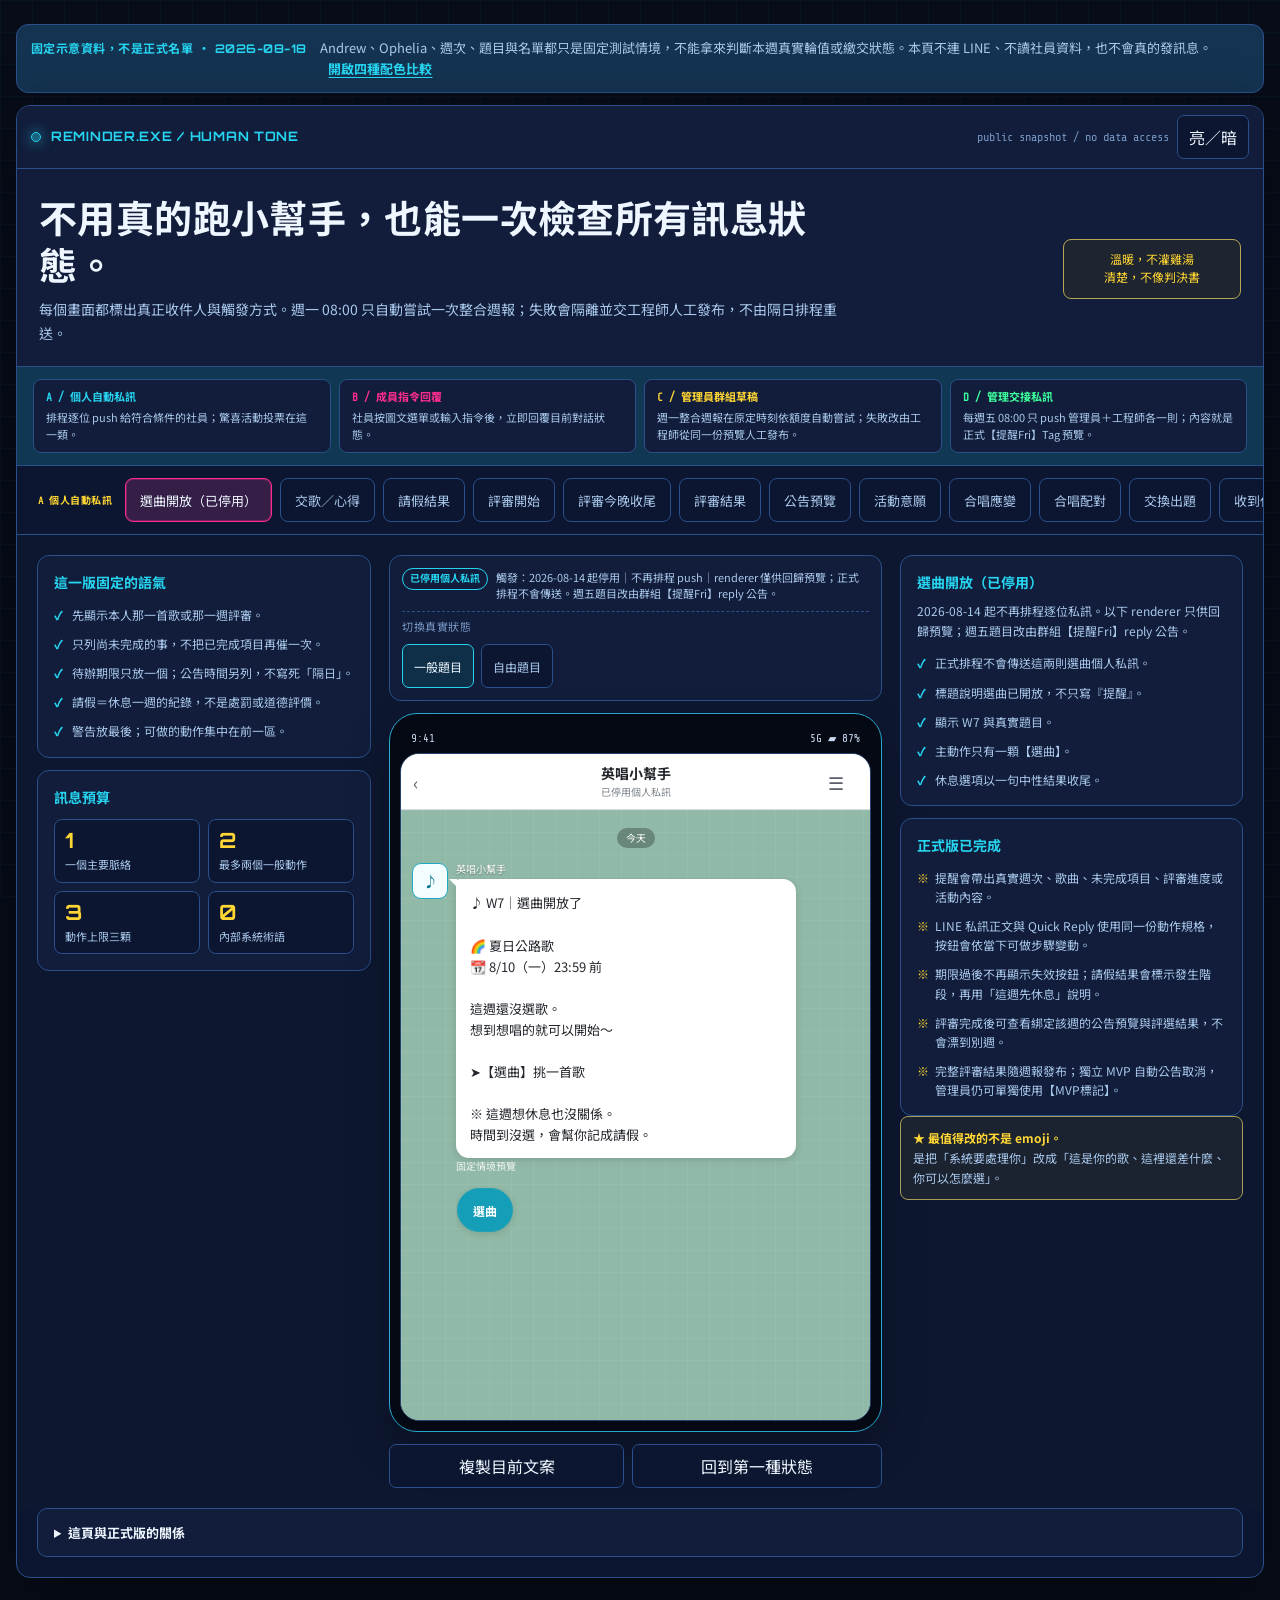
==== commit e28786fa: "feat(preview): document surprise song selection flow" ====
--- a/static/lab/reminders/index.html
+++ b/static/lab/reminders/index.html
@@ -1718,6 +1718,32 @@
       return cards;
     }
 
+    function taskCarouselWishVariant_() {
+      const variant = taskCarouselVariant_(false);
+      variant.cards.push({
+        accent: "brand",
+        context: "W9–W10｜2026 Q3",
+        title: "驚喜活動選曲",
+        descriptionLabel: "交換推薦",
+        description: "填兩首想聽別人翻唱的歌，供交換配對。",
+        statusLabel: "目前狀態",
+        status: "○ 尚未完成兩首推薦",
+        statusTone: "pending",
+        metaLabel: "出題期限",
+        meta: "8/17（一）23:59",
+        actionable: true,
+        action: messageAction("填兩首歌", "驚喜出題")
+      });
+      variant.cards.forEach(function (card, index) {
+        card.eyebrow = "卡片 " + (index + 1) + "/" + variant.cards.length;
+      });
+      variant.contractId = "reply:task_carousel:activity_wish";
+      variant.trigger = "社員按【任務】；本人參加交換歌曲且尚未完成兩首推薦";
+      variant.deliveryNote = "社員操作後立即 reply；完成兩首推薦後這張待辦會消失。";
+      variant.label = "交換選曲未完成｜6 張";
+      return variant;
+    }
+
     function taskJudgeCarouselVariant_(role) {
       const nextPick = taskCarouselVariant_(false).cards[4];
       const activityVote = taskCarouselVariant_(true).cards[5];
@@ -2228,6 +2254,7 @@
         variants: {
           leaveVoted: taskCarouselVariant_(false),
           leaveUnvoted: taskCarouselVariant_(true),
+          activityWish: taskCarouselWishVariant_(),
           judgePrevious: taskJudgeCarouselVariant_("previous"),
           judgeFuture: taskJudgeCarouselVariant_("future"),
           judgeCurrent: taskJudgeCarouselVariant_("current")
@@ -2532,7 +2559,7 @@
           "固定只使用管理員＋工程師兩則主動訊息額度。",
           "正文直接沿用正式【提醒Fri】預覽，不另做一份會走鐘的文案。",
           "活動投票截止前最後一個週末，正文加短提醒，只 tag 尚未投票者。",
-          "交換玩法確定後的 W8 週五，改列兩首推薦進度、星期日截止與星期一 08:00 配對，只 tag 尚未完成者。",
+          "交換玩法確定後的 W8 週五，改列兩首推薦進度、星期一截止與星期二 08:00 配對，只 tag 尚未完成者。",
           "投票名單讀取不可信時整則 fail closed，不提供可發布指令。"
         ],
         variants: {
@@ -2566,25 +2593,25 @@
           weeklyDigest: groupDraftVariant_("group:weekly_digest", "管理 1／管理 2 共用｜本週週報", "本週週報", integratedWeeklyDigestBody),
           nextDigest: groupDraftVariant_("group:next_digest", "下週週報", "下週週報", "♪ W7 下週預告\n\n主題：夏日公路歌\n選曲截止：8/10（一）23:59\n交歌截止：8/16（日）23:59"),
           seasonPrep: groupDraftVariant_("group:season_prep", "開季準備", "開季準備", "♪ 2026 Q4 開季準備\n\n輪值評審請先完成預備題目與說明。\n開季時未準備的週次會改成自由題目。"),
-          activity: groupDraftVariant_("group:activity", "活動草稿｜目前階段", "活動草稿", "♬ 驚喜活動群組草稿\n\n目前階段：玩法投票\n社員會各自收到投票私訊；這份只是主揪想在群組補充時可用的選配稿。\n\n※ 不會自動群發，也不取代個人私訊。")
+          activity: groupDraftVariant_("group:activity", "驚喜活動公告｜目前階段", "驚喜活動公告", "♬ 驚喜活動公告\n\n目前階段：玩法投票\n正式發布時會 Tag @All，但仍只使用當則 reply，不會主動 push。")
         }
       },
       groupActivity: {
         title: "驚喜活動七階段群組草稿",
-        note: "同一個【活動草稿】指令會依正式活動 state 產生不同正文。每一階段都只是主揪選配，不是社員任務的主要入口。",
+        note: "同一個【驚喜活動公告】指令會依正式活動 state 產生不同正文。正式發布固定 Tag @All；公告內的【驚喜出題】可直接開啟填歌流程。",
         changes: [
           "投票、合唱應變、配對與活動評選仍由系統逐位私訊。",
           "群組稿只補共同脈絡，不承擔個人選擇或寫入。",
           "七個正式 phase 都能在這裡離線檢查。"
         ],
         variants: {
-          vote: groupDraftVariant_("group:activity:vote", "1｜玩法投票", "活動草稿", "♬ 驚喜活動｜玩法投票中\n\n社員會各自收到交換歌曲／合唱／不參加配對的私訊選項。\n📆 8/17（一）08:00 前\n\n※ 這是主揪選配群組稿；沒有貼也不影響個人投票私訊。"),
-          exchangeWish: groupDraftVariant_("group:activity:exchange_wish", "2｜交換出題", "活動草稿", "♬ 驚喜活動｜交換歌曲出題中\n\n參加者各推薦 2 首：歌曲＋推薦原因必填，YouTube 連結選填。\n📆 交換出題：8/24（一）23:59\nW9 星期二 08:00 由系統配對、公布結果並私訊參加者。\n\n※ 逾期未完成只是不參加配對，不另外記請假。"),
-          exchangeActive: groupDraftVariant_("group:activity:exchange_active", "3｜交換進行中", "活動草稿", "♬ 驚喜活動｜交換任務已配對\n\n參加者已各自收到兩首候選歌與推薦原因，從中完成 1 首完整長度翻唱。\nW9／W10 是同一份活動任務。"),
-          freeActive: groupDraftVariant_("group:activity:free_active", "4｜非配對自由唱", "活動草稿", "♬ 驚喜活動｜自由參加方式\n\n這次沒有進入配對的社員，W9／W10 仍可依非配對方式完成一份作品；不會因活動投票本身被記請假。"),
-          duetConsent: groupDraftVariant_("group:activity:duet_consent", "5｜合唱單數偏好", "活動草稿", "♬ 驚喜活動｜合唱玩法確定\n\n若參加人數為單數，系統會逐位私訊詢問是否願意自行應變。\n📆 8/18（二）08:00 前\n\n※ 個人偏好只在私訊選擇，群組稿不代填。"),
-          duetActive: groupDraftVariant_("group:activity:duet_active", "6｜合唱進行中", "活動草稿", "♬ 驚喜活動｜合唱安排已完成\n\n參加者已逐位收到夥伴或單數安排，請私下討論曲目與分工，完成 1 首完整長度作品。"),
-          judged: groupDraftVariant_("group:activity:judged", "7｜活動評選", "活動草稿", "♬ 驚喜活動｜一起欣賞與選 MVP\n\n每人最多選 2 位；作品滿 3 讚就是 MVP，不限人數。\n社員的個人評選頁會逐位私訊；沒投不記請假。")
+          vote: groupDraftVariant_("group:activity:vote", "1｜玩法投票", "驚喜活動公告", "♬ 驚喜活動｜玩法投票中\n\n社員會各自收到交換歌曲／合唱／不參加配對的私訊選項。\n📆 8/17（一）08:00 前"),
+          exchangeWish: groupDraftVariant_("group:activity:exchange_wish", "2｜交換出題", "驚喜活動公告", "♬ W9/W10 驚喜活動｜2026 Season 3\n\n各位上班辛苦了～這季的驚喜活動正式開跑囉！\n\n這次玩「交換歌曲」：每個人都可以當一次神祕出題者，交兩首想聽別人 cover 的歌和推薦原因。\n\n參加配對不是強制；沒參加配對的人，W9／W10 兩週內交一首自由主題即可。全體作品都在 W10 星期日 23:59 截止，未交記 1 次請假。\n\n⚠️交換出題截止：8/24（一）23:59⚠️\nW9 星期二 08:00 由系統配對，結果會私訊給參加者。\n\n收到配對後怎麼選：\n1. 按私訊裡的【拿題】\n2. 看兩首歌與推薦原因\n3. 按【1】或【2】，小幫手會自動登記到 W9\n\n不用在星期二立刻決定；選曲與交歌都在 W10 星期日 23:59 截止。\n\n怎麼參加：\n1. 打開圖文選單\n2. 進入「活動」\n3. 按「驚喜出題」\n\n➤【驚喜出題】現在就來出題\n\nTag：@All"),
+          exchangeActive: groupDraftVariant_("group:activity:exchange_active", "3｜交換進行中", "驚喜活動公告", "♬ 驚喜活動｜交換任務已配對\n\n按【拿題】查看兩首候選歌與推薦原因，再按【1】或【2】；小幫手會自動登記到 W9。不用立刻決定，選曲與交歌都在 W10 星期日 23:59 截止。"),
+          freeActive: groupDraftVariant_("group:activity:free_active", "4｜非配對自由唱", "驚喜活動公告", "♬ 驚喜活動｜自由參加方式\n\n未參加配對者在 W9／W10 兩週交一首自由主題；W10 星期日 23:59 前仍未交，記 1 次請假。"),
+          duetConsent: groupDraftVariant_("group:activity:duet_consent", "5｜合唱單數偏好", "驚喜活動公告", "♬ 驚喜活動｜合唱玩法確定\n\n若參加人數為單數，系統會逐位私訊詢問是否願意自行應變。\n📆 8/18（二）08:00 前\n\n※ 個人偏好只在私訊選擇，群組稿不代填。"),
+          duetActive: groupDraftVariant_("group:activity:duet_active", "6｜合唱進行中", "驚喜活動公告", "♬ 驚喜活動｜合唱安排已完成\n\n參加者已逐位收到夥伴或單數安排，請私下討論曲目與分工，完成 1 首完整長度作品。"),
+          judged: groupDraftVariant_("group:activity:judged", "7｜活動評選", "驚喜活動公告", "♬ 驚喜活動｜一起欣賞與選 MVP\n\n每人最多選 2 位；作品滿 3 讚就是 MVP，不限人數。\n社員的個人評選頁會逐位私訊；沒投不記請假。")
         }
       }
     });
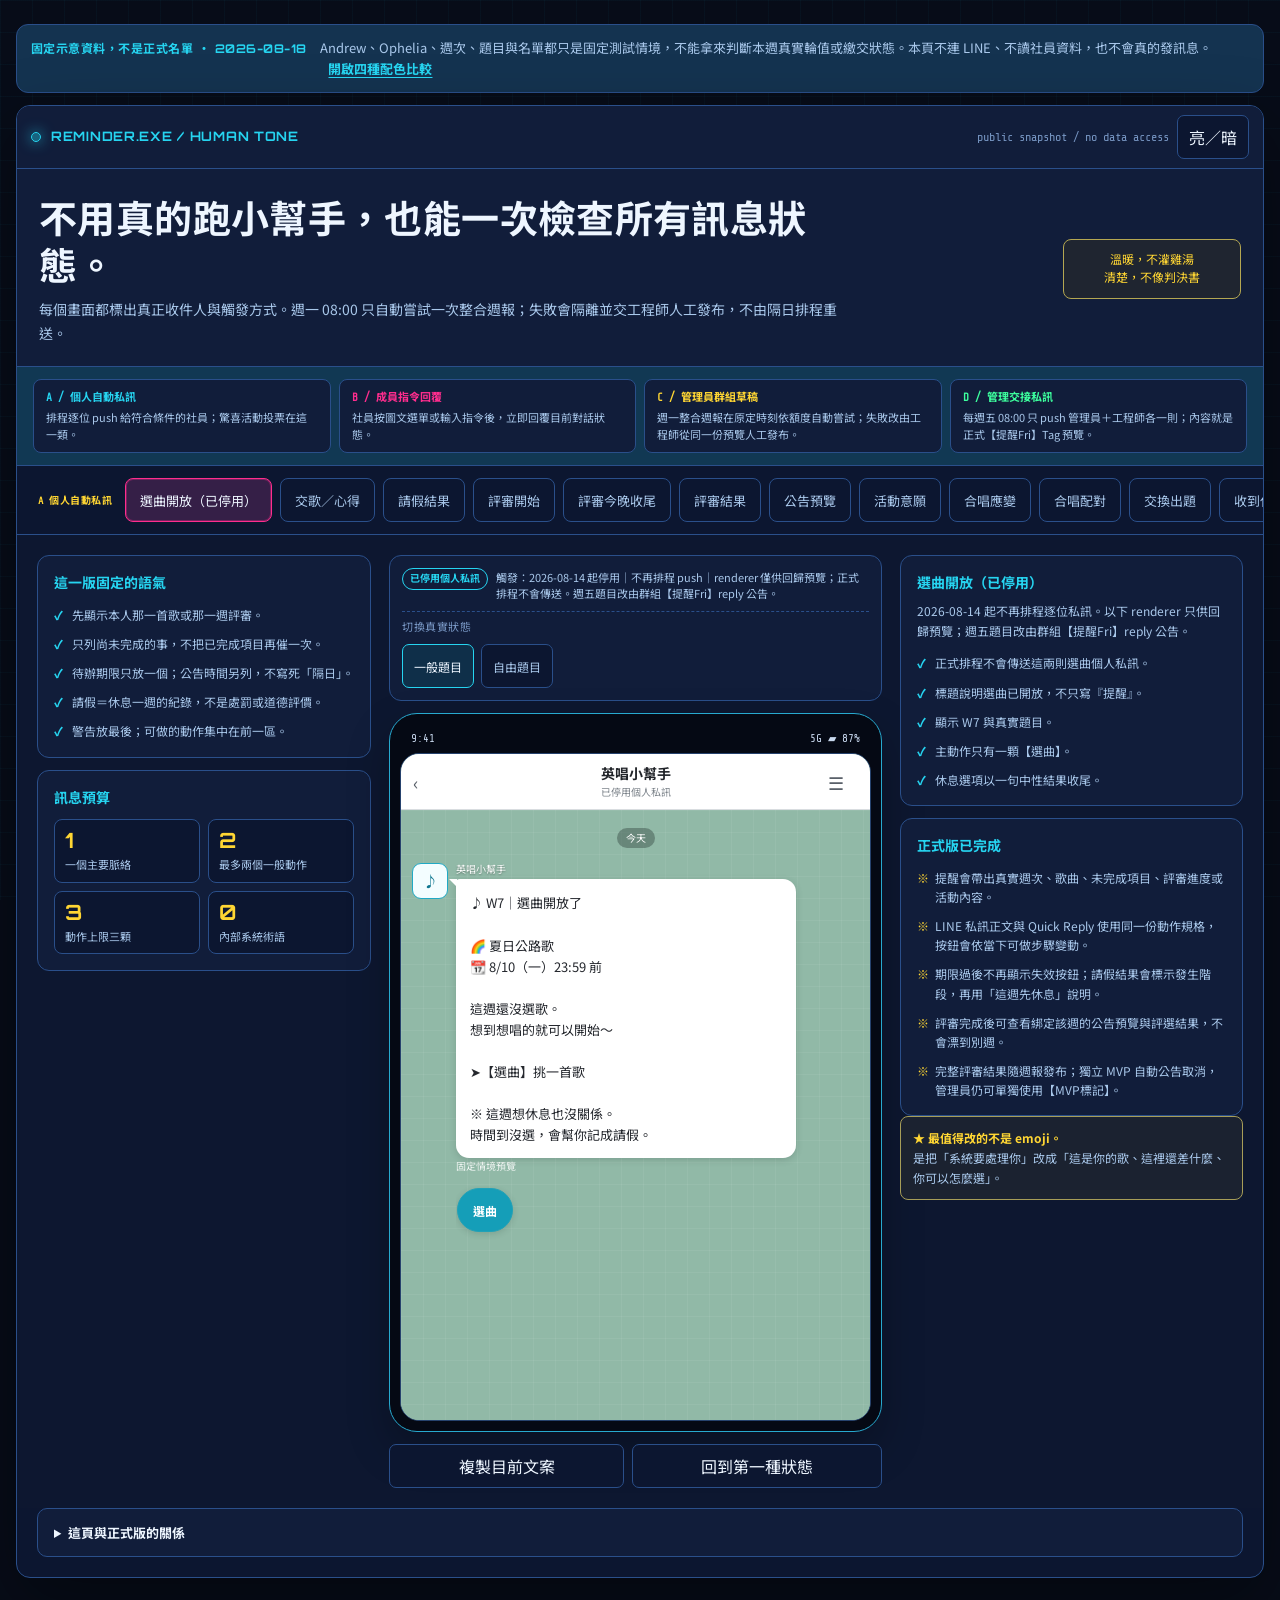
==== commit 10690a36: "docs(preview): clarify full-length surprise covers" ====
--- a/static/lab/reminders/index.html
+++ b/static/lab/reminders/index.html
@@ -2606,7 +2606,7 @@
         ],
         variants: {
           vote: groupDraftVariant_("group:activity:vote", "1｜玩法投票", "驚喜活動公告", "♬ 驚喜活動｜玩法投票中\n\n社員會各自收到交換歌曲／合唱／不參加配對的私訊選項。\n📆 8/17（一）08:00 前"),
-          exchangeWish: groupDraftVariant_("group:activity:exchange_wish", "2｜交換出題", "驚喜活動公告", "♬ W9/W10 驚喜活動｜2026 Season 3\n\n各位上班辛苦了～這季的驚喜活動正式開跑囉！\n\n這次玩「交換歌曲」：每個人都可以當一次神祕出題者，交兩首想聽別人 cover 的歌和推薦原因。\n\n參加配對不是強制；沒參加配對的人，W9／W10 兩週內交一首自由主題即可。全體作品都在 W10 星期日 23:59 截止，未交記 1 次請假。\n\n⚠️交換出題截止：8/24（一）23:59⚠️\nW9 星期二 08:00 由系統配對，結果會私訊給參加者。\n\n收到配對後怎麼選：\n1. 按私訊裡的【拿題】\n2. 看兩首歌與推薦原因\n3. 按【1】或【2】，小幫手會自動登記到 W9\n\n不用在星期二立刻決定；選曲與交歌都在 W10 星期日 23:59 截止。\n\n怎麼參加：\n1. 打開圖文選單\n2. 進入「活動」\n3. 按「驚喜出題」\n\n➤【驚喜出題】現在就來出題\n\nTag：@All"),
+          exchangeWish: groupDraftVariant_("group:activity:exchange_wish", "2｜交換出題", "驚喜活動公告", "♬ W9/W10 驚喜活動｜2026 Season 3\n\n各位上班辛苦了～這季的驚喜活動正式開跑囉！\n\n這次玩「交換歌曲」：每個人都可以當一次神祕出題者，交兩首想聽別人 cover 的歌和推薦原因。\n\n參加配對不是強制；沒參加配對的人，W9／W10 兩週內交一首自由主題即可。全體作品都在 W10 星期日 23:59 截止，未交記 1 次請假。\n\n⚠️交換出題截止：8/24（一）23:59⚠️\nW9 星期二 08:00 由系統配對，結果會私訊給參加者。\n\n收到配對後怎麼選：\n1. 按私訊裡的【拿題】\n2. 看兩首歌與推薦原因\n3. 按【1】或【2】，小幫手會自動登記到 W9\n\n不用在星期二立刻決定；選曲與交歌都在 W10 星期日 23:59 截止。\n\n為了回應推薦人的心意，指定歌曲須唱完整長度，不要只唱 2 分鐘。\n\n怎麼參加：\n1. 打開圖文選單\n2. 進入「活動」\n3. 按「驚喜出題」\n\n➤【驚喜出題】現在就來出題\n\nTag：@All"),
           exchangeActive: groupDraftVariant_("group:activity:exchange_active", "3｜交換進行中", "驚喜活動公告", "♬ 驚喜活動｜交換任務已配對\n\n按【拿題】查看兩首候選歌與推薦原因，再按【1】或【2】；小幫手會自動登記到 W9。不用立刻決定，選曲與交歌都在 W10 星期日 23:59 截止。"),
           freeActive: groupDraftVariant_("group:activity:free_active", "4｜非配對自由唱", "驚喜活動公告", "♬ 驚喜活動｜自由參加方式\n\n未參加配對者在 W9／W10 兩週交一首自由主題；W10 星期日 23:59 前仍未交，記 1 次請假。"),
           duetConsent: groupDraftVariant_("group:activity:duet_consent", "5｜合唱單數偏好", "驚喜活動公告", "♬ 驚喜活動｜合唱玩法確定\n\n若參加人數為單數，系統會逐位私訊詢問是否願意自行應變。\n📆 8/18（二）08:00 前\n\n※ 個人偏好只在私訊選擇，群組稿不代填。"),
